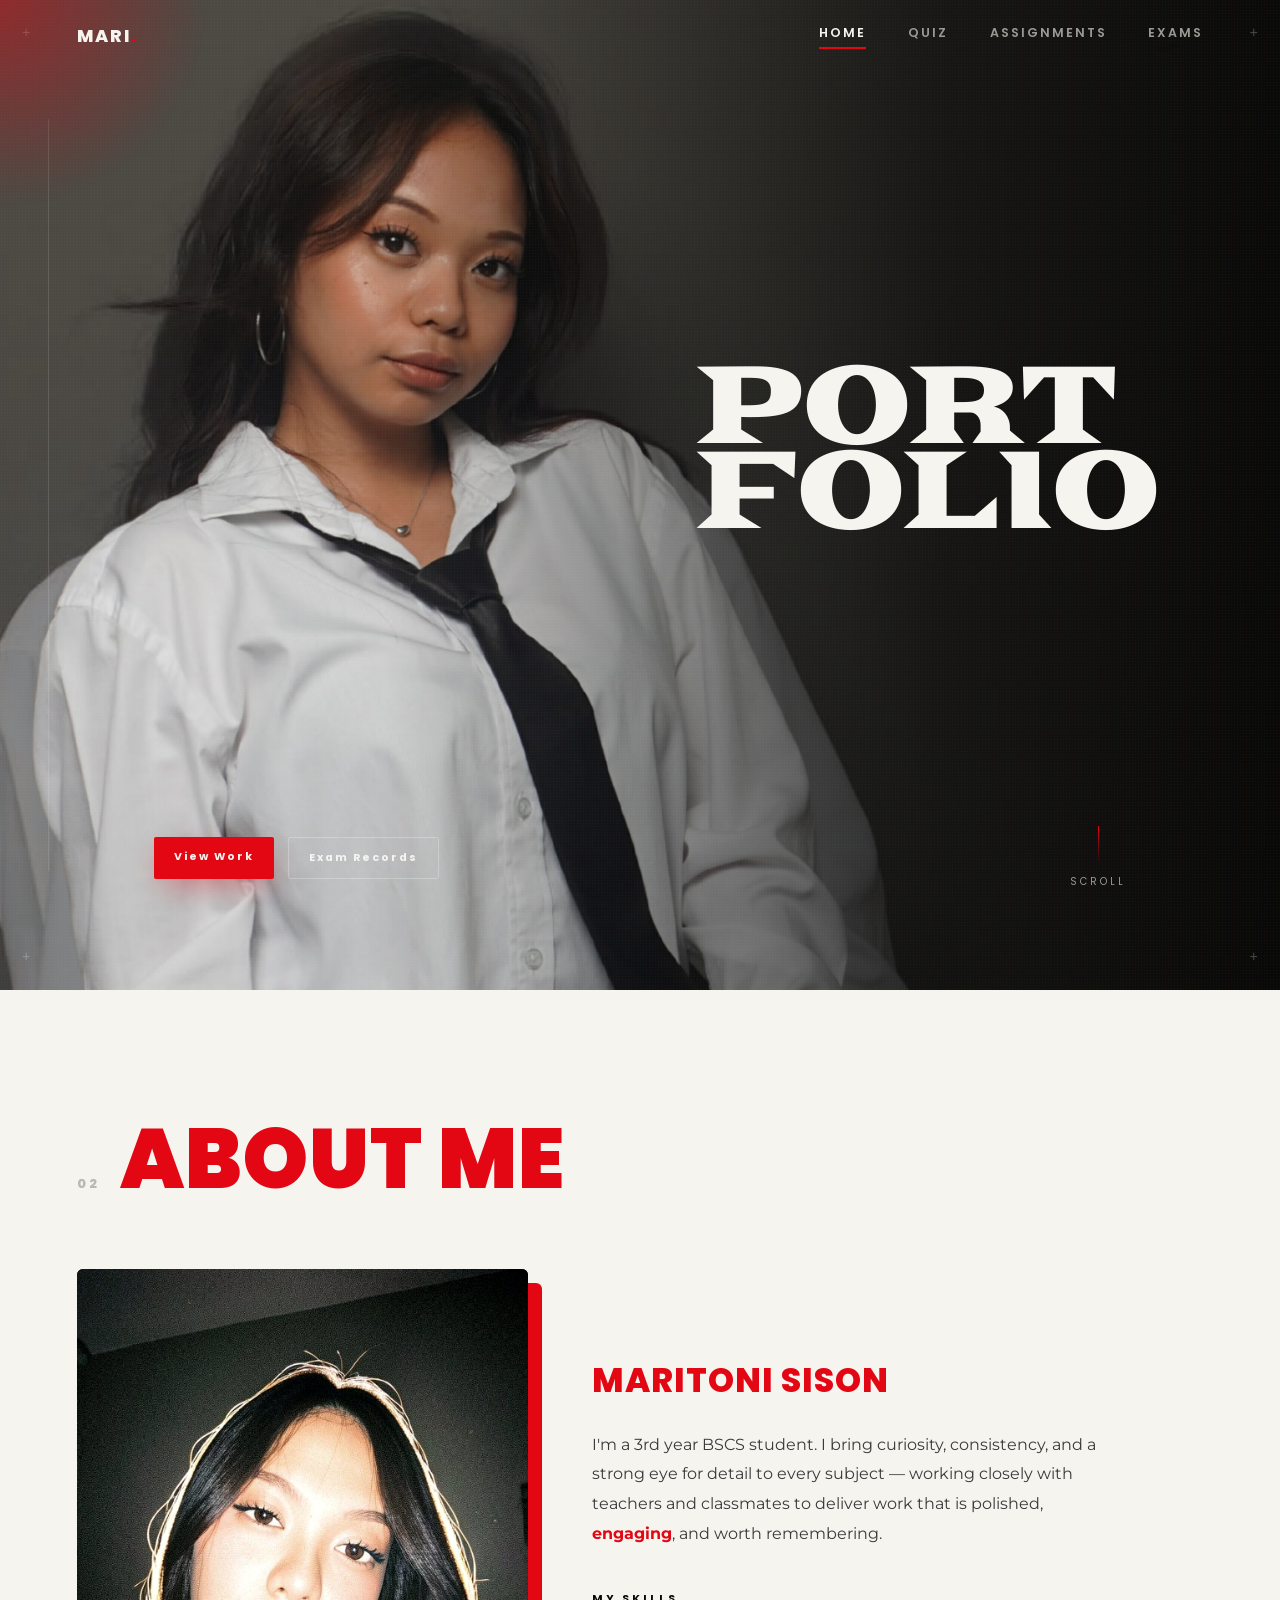
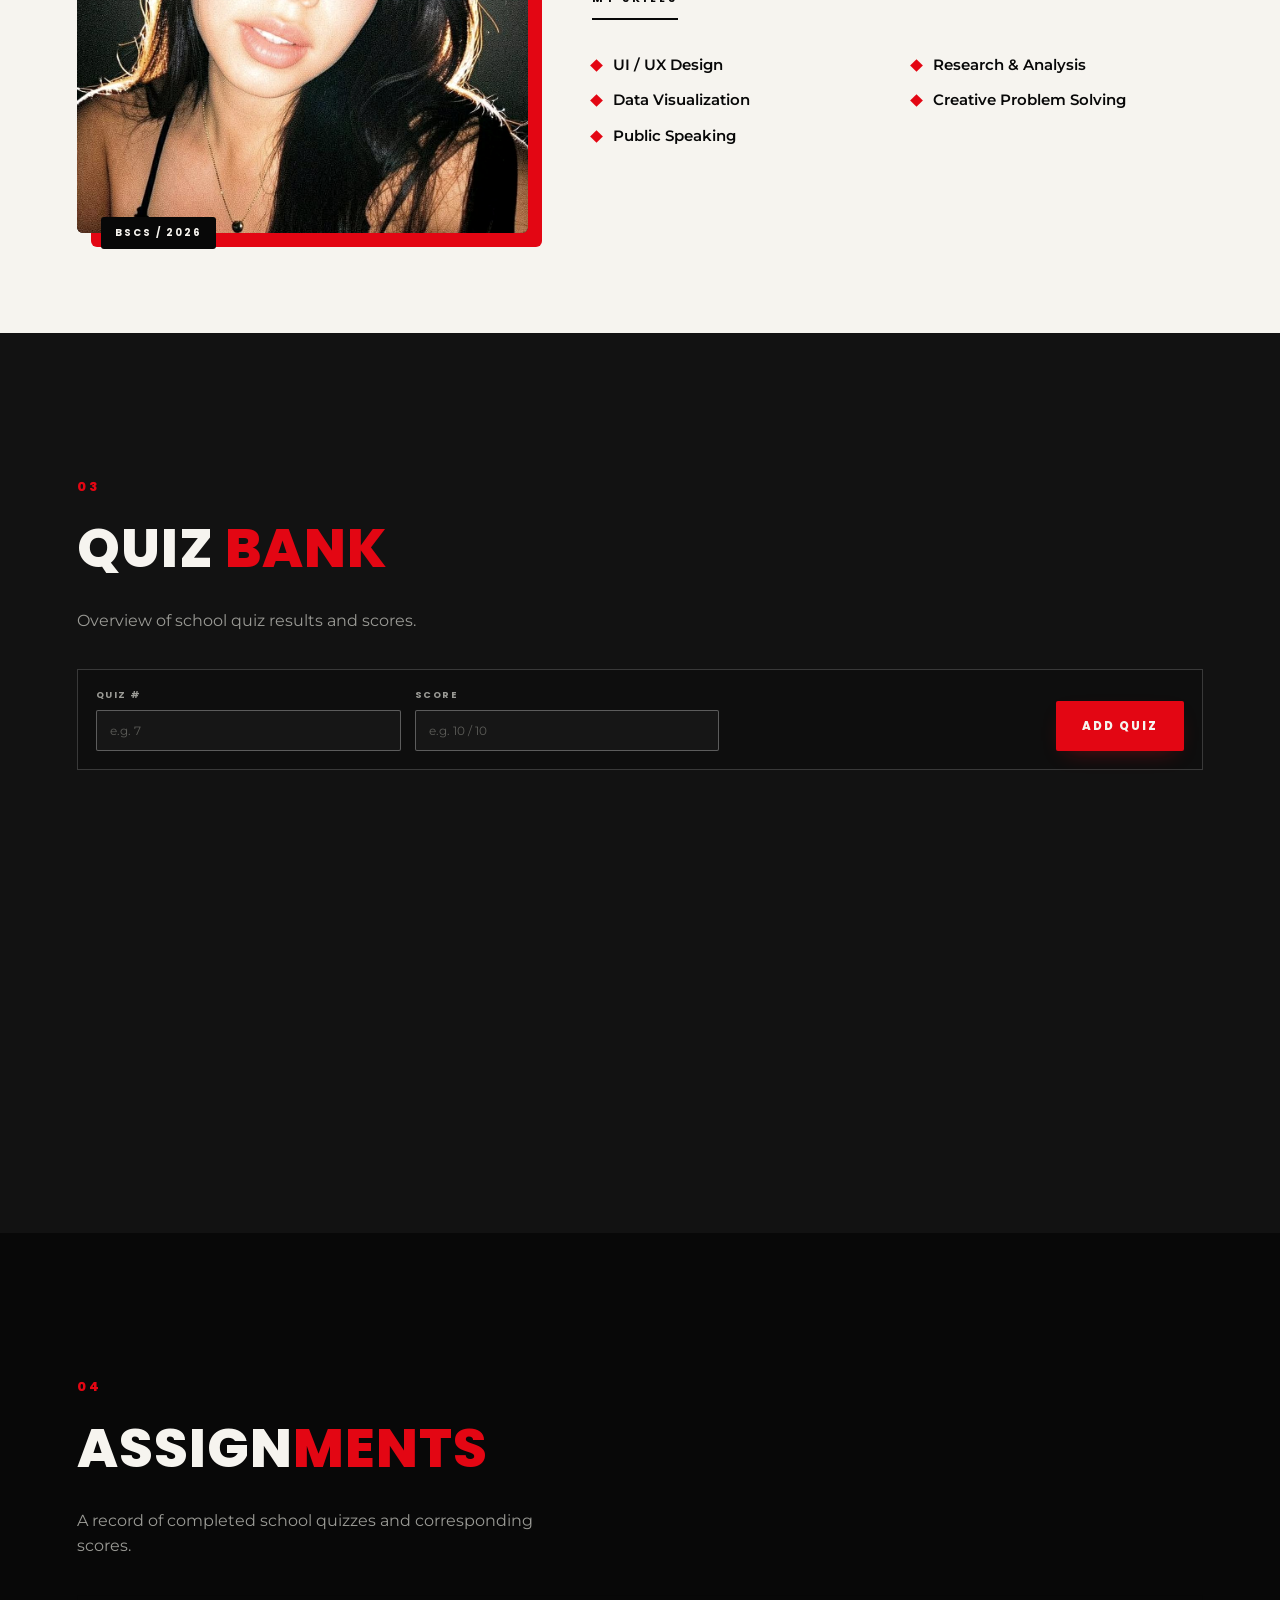
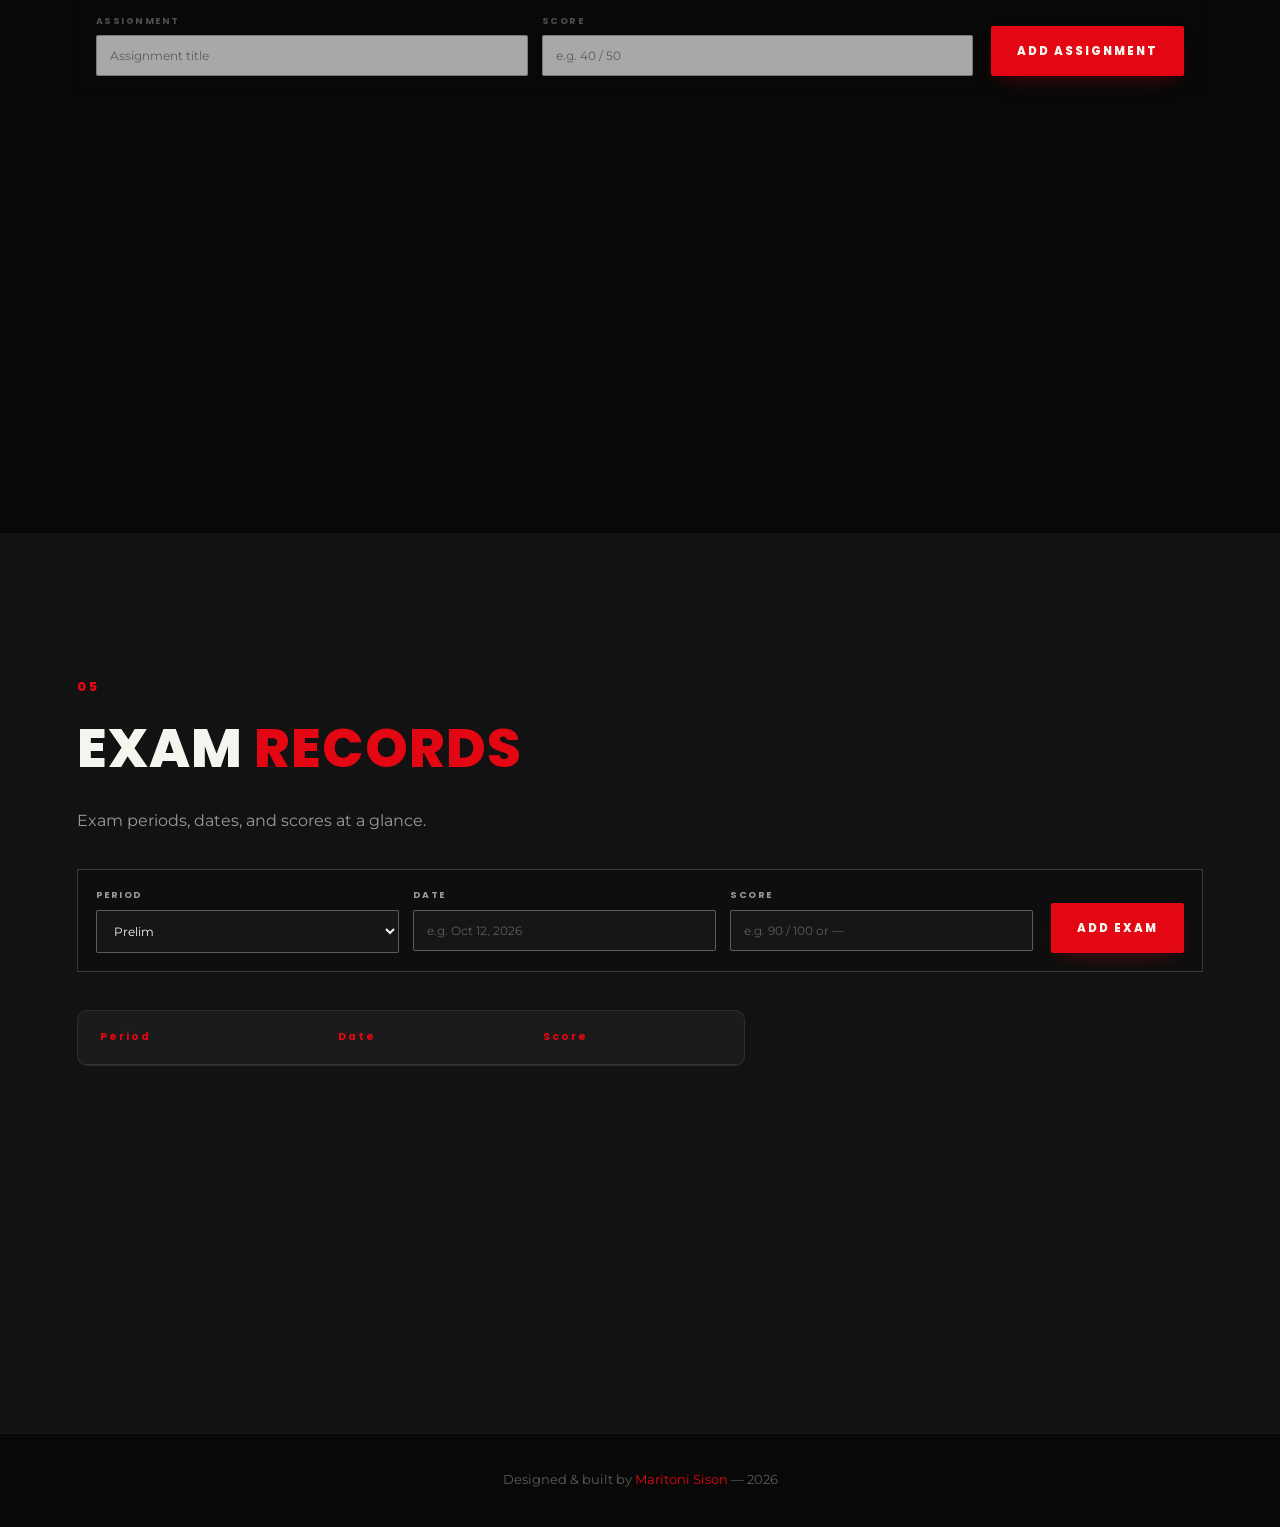
==== index.html @ aec4839b "Initial commit" ====
<!DOCTYPE html>
<html lang="en">
<head>
<meta charset="UTF-8">
<meta name="viewport" content="width=device-width, initial-scale=1.0">
<title>Portfolio — Student Showcase</title>
<link rel="preconnect" href="https://fonts.googleapis.com">
<link rel="preconnect" href="https://fonts.gstatic.com" crossorigin>
<link href="https://fonts.googleapis.com/css2?family=Goblin+One&display=swap" rel="stylesheet">
<link href="https://fonts.googleapis.com/css2?family=Monoton&display=swap" rel="stylesheet">
<link href="https://fonts.googleapis.com/css2?family=Archivo+Black&family=Great+Vibes&family=Montserrat:wght@300;400;500;600;700;800&family=Poppins:wght@300;400;600;700;800;900&display=swap" rel="stylesheet">
<link rel="stylesheet" href="styles.css">
</head>
<body>

<!-- ===== CUSTOM CURSOR GLOW ===== -->
<div class="cursor-glow" id="cursorGlow"></div>

<!-- ===== NAVIGATION ===== -->
<header class="navbar" id="navbar">
  <div class="nav-inner">
    <a href="#home" class="nav-logo">MARI<span class="dot">.</span></a>

    <nav class="nav-links" id="navLinks">
      <a href="#home" class="nav-link active" data-section="home">HOME</a>
      <a href="#quiz" class="nav-link" data-section="quiz">QUIZ</a>
      <a href="#assignments" class="nav-link" data-section="assignments">ASSIGNMENTS</a>
      <a href="#exams" class="nav-link" data-section="exams">EXAMS</a>
    </nav>

    <button class="nav-toggle" id="navToggle" aria-label="Toggle menu">
      <span></span><span></span><span></span>
    </button>
  </div>
</header>

<!-- ===== HOME ===== -->
<section id="home" class="section hero">
  <div class="hero-noise" aria-hidden="true"></div>

  <div class="frame-marks" aria-hidden="true">
    <span class="frame-vline"></span>
    <span class="mark mark-tl">+</span>
    <span class="mark mark-tr">+</span>
    <span class="mark mark-bl">+</span>
    <span class="mark mark-br">+</span>
  </div>

  <div class="hero-stage">
    <div class="hero-copy">
      <h1 class="hero-mega reveal" aria-label="Portfolio">PORT<br>FOLIO</h1>
    </div>
  </div>

  <div class="hero-foot reveal">
    <div class="hero-mini-actions">
      <a href="#assignments" class="btn btn-primary btn-sm">View Work</a>
      <a href="#exams" class="btn btn-ghost btn-sm">Exam Records</a>
    </div>
    <a href="#about" class="scroll-cue" aria-label="Scroll down">
      <span class="scroll-cue-line"></span> SCROLL
    </a>
  </div>
</section>

<!-- ===== ABOUT ME ===== -->
<section id="about" class="section about-section">
  <div class="about-heading reveal">
    <span class="section-num about-num">02</span>
    <h2 class="about-title">ABOUT ME</h2>
  </div>
  <div class="about-body">
    <div class="about-photo reveal">
      <div class="about-photo-frame">
        <img src="image 2.jpg" alt="Portrait of Maritoni Sison">
      </div>
      <span class="about-photo-tag">BSCS / 2026</span>
    </div>
    <div class="about-content reveal">
      <p class="about-name">Maritoni Sison</p>
      <p class="about-desc">I'm a 3rd year BSCS student. I bring curiosity, consistency, and a strong eye for detail to every subject — working closely with teachers and classmates to deliver work that is polished, <span class="accent-word">engaging</span>, and worth remembering.</p>
      <div class="about-skills">
        <p class="about-skills-label">MY SKILLS</p>
        <ul class="skills-list">
          <li><span class="skill-mark"></span>UI / UX Design</li>
          <li><span class="skill-mark"></span>Research &amp; Analysis</li>
          <li><span class="skill-mark"></span>Data Visualization</li>
          <li><span class="skill-mark"></span>Creative Problem Solving</li>
          <li><span class="skill-mark"></span>Public Speaking</li>
        </ul>
      </div>
    </div>
  </div>
</section>

<!-- ===== QUIZ ===== -->
<section id="quiz" class="section quiz-section">
  <div class="section-head reveal">
    <span class="section-num">03</span>
    <h2>QUIZ <span class="text-accent">BANK</span></h2>
    <p>Overview of school quiz results and scores.</p>
  </div>

  <form class="entry-form reveal" id="quizForm">
    <div class="form-fields">
      <label>QUIZ # <input name="tag" type="number" min="1" placeholder="e.g. 7" required></label>
      <label>Score <input name="score" placeholder="e.g. 10 / 10" required maxlength="18"></label>
    </div>
    <button class="button button-red" type="submit">ADD QUIZ</button>
  </form>

  <div class="quiz-grid" id="quizGrid">
    <!-- cards injected by JS -->
  </div>
</section>

<!-- ===== ASSIGNMENTS ===== -->
<section id="assignments" class="section assignments-section">
  <div class="section-head reveal">
    <span class="section-num">04</span>
    <h2>ASSIGN<span class="text-accent">MENTS</span></h2>
    <p>A record of completed school quizzes and corresponding scores.</p>
  </div>

  <form class="entry-form entry-form-light reveal" id="assignmentForm">
    <div class="form-fields">
      <label>Assignment <input name="title" placeholder="Assignment title" required maxlength="70"></label>
      <label>Score <input name="score" placeholder="e.g. 40 / 50" required maxlength="18"></label>
    </div>
    <button class="button button-red" type="submit">ADD ASSIGNMENT</button>
  </form>

  <div class="assignments-grid" id="assignmentsGrid">
    <!-- cards injected by JS -->
  </div>
</section>

<!-- ===== EXAMS ===== -->
<section id="exams" class="section exams-section">
  <div class="section-head reveal">
    <span class="section-num">05</span>
    <h2>EXAM <span class="text-accent">RECORDS</span></h2>
    <p>Exam periods, dates, and scores at a glance.</p>
  </div>

  <form class="entry-form reveal" id="examForm">
    <div class="form-fields">
      <label>Period <select name="period"><option>Prelim</option><option>Midterm</option><option>Finals</option></select></label>
      <label>Date <input name="date" placeholder="e.g. Oct 12, 2026" required maxlength="24"></label>
      <label>Score <input name="score" placeholder="e.g. 90 / 100 or —" required maxlength="18"></label>
    </div>
    <button class="button button-red" type="submit">ADD EXAM</button>
  </form>

  <div class="exams-layout">
    <div class="exams-table-wrap reveal">
      <table class="exams-table" id="examsTable">
        <thead>
          <tr>
            <th>Period</th>
            <th>Date</th>
            <th>Score</th>
          </tr>
        </thead>
        <tbody><!-- injected by JS --></tbody>
      </table>
    </div>

  </div>
</section>

<!-- ===== FOOTER ===== -->
<footer class="footer">
  <p>Designed &amp; built by <span class="text-accent">Maritoni Sison</span> — 2026</p>
</footer>

<script src="script.js"></script>
</body>
</html>
---- styles.css ----
/* =========================================================
   TOKENS
========================================================= */
:root{
  --black:#080808;
  --black-2:#121212;
  --black-3:#1b1b1b;
  --red:#e30613;
  --red-deep:#8c0009;
  --red-glow: rgba(227,6,19,.45);
  --white:#f6f4ef;
  --grey:#9a9a95;
  --grey-dim:#5c5c58;

  --font-display:'Poppins', sans-serif;
  --font-body:'Montserrat', sans-serif;
  --font-script:'Great Vibes', cursive;

  --ease: cubic-bezier(.16,.84,.44,1);
}

*{ margin:0; padding:0; box-sizing:border-box; }

html{ scroll-behavior:smooth; }

body{
  background:var(--black);
  color:var(--white);
  font-family:var(--font-body);
  overflow-x:hidden;
  line-height:1.6;
}

::selection{ background:var(--red); color:var(--white); }

a{ text-decoration:none; color:inherit; }
ul{ list-style:none; }

.text-accent{ color:var(--red); }

@media (prefers-reduced-motion: reduce){
  *{ animation-duration:.001ms !important; animation-iteration-count:1 !important; transition-duration:.001ms !important; scroll-behavior:auto !important; }
}

/* =========================================================
   CURSOR GLOW (signature ambient element)
========================================================= */
.cursor-glow{
  position:fixed;
  top:0; left:0;
  width:420px; height:420px;
  border-radius:50%;
  background:radial-gradient(circle, var(--red-glow) 0%, transparent 70%);
  pointer-events:none;
  z-index:2;
  transform:translate(-50%,-50%);
  opacity:0;
  transition:opacity .4s var(--ease);
  will-change:transform;
}
@media (hover:hover){
  .cursor-glow{ opacity:1; }
}

/* =========================================================
   NAVBAR
========================================================= */
.navbar{
  position:fixed;
  top:0; left:0; right:0;
  z-index:100;
  padding:22px 6vw;
  display:flex;
  transition:background .35s var(--ease), padding .35s var(--ease), border-color .35s var(--ease);
  border-bottom:1px solid transparent;
}
.navbar.scrolled{
  background:rgba(8,8,8,.85);
  backdrop-filter:blur(10px);
  padding:14px 6vw;
  border-bottom:1px solid rgba(255,255,255,.08);
}
.nav-inner{
  width:100%;
  display:flex;
  align-items:center;
  justify-content:space-between;
}
.nav-logo{
  font-family:var(--font-display);
  font-weight:800;
  letter-spacing:2px;
  font-size:1.1rem;
}
.nav-logo .dot{ color:var(--red); }

.nav-links{
  display:flex;
  gap:2.6rem;
}
.nav-link{
  font-family:var(--font-display);
  font-size:.78rem;
  font-weight:600;
  letter-spacing:2px;
  color:var(--grey);
  position:relative;
  padding-bottom:6px;
  transition:color .3s var(--ease);
}
.nav-link span{
  font-size:.62rem;
  color:var(--white);
  margin-right:6px;
  font-weight:700;
}
.nav-link::after{
  content:'';
  position:absolute;
  left:0; bottom:0;
  height:2px; width:0;
  background:var(--red);
  transition:width .35s var(--ease);
}
.nav-link:hover, .nav-link.active{ color:var(--white); }
.nav-link:hover::after, .nav-link.active::after{ width:100%; }

.nav-toggle{
  display:none;
  flex-direction:column;
  gap:5px;
  background:none;
  border:none;
  cursor:pointer;
  z-index:110;
}
.nav-toggle span{
  width:26px; height:2px;
  background:var(--white);
  transition:transform .3s var(--ease), opacity .3s var(--ease), background .3s var(--ease);
}
.nav-toggle.open span:nth-child(1){ transform:translateY(7px) rotate(45deg); background:var(--red); }
.nav-toggle.open span:nth-child(2){ opacity:0; }
.nav-toggle.open span:nth-child(3){ transform:translateY(-7px) rotate(-45deg); background:var(--red); }

/* =========================================================
   SECTION SHELL
========================================================= */
.section{
  position:relative;
  padding:140px 6vw 100px;
  min-height:100vh;
}
.section-head{
  max-width:640px;
  margin-bottom:64px;
}
.section-num{
  font-family:var(--font-display);
  color:var(--red);
  font-weight:800;
  font-size:.8rem;
  letter-spacing:3px;
}
.section-head h2{
  font-family:var(--font-display);
  font-size:clamp(2.2rem, 5vw, 3.4rem);
  font-weight:800;
  letter-spacing:1px;
  margin:.4rem 0 1rem;
}
.section-head p{
  color:var(--grey);
  font-size:.98rem;
  max-width:460px;
}

/* =========================================================
   HERO / HOME
========================================================= */
.hero{
  min-height:100vh;
  display:flex;
  flex-direction:column;
  justify-content:center;
  padding-top:110px;
  isolation:isolate;
  background:#000 url('final.png') center center / cover no-repeat;
  overflow:hidden;
}

.hero::before{
  content:'';
  position:absolute;
  inset:0;
  z-index:-1;
  background:linear-gradient(90deg, rgba(0,0,0,.04) 30%, rgba(0,0,0,.7) 74%, rgba(0,0,0,.86));
  pointer-events:none;
}

.hero-noise{
  position:absolute; inset:0;
  background-image:radial-gradient(rgba(255,255,255,.035) 1px, transparent 1px);
  background-size:3px 3px;
  z-index:0;
  pointer-events:none;
}

/* ---- print-frame corner marks (reference detail) ---- */
.frame-marks{
  position:absolute;
  inset:0;
  z-index:4;
  pointer-events:none;
}
.frame-vline{
  position:absolute;
  left:clamp(20px, 4vw, 48px);
  top:12%;
  bottom:12%;
  width:1px;
  background:rgba(255,255,255,.12);
}
.mark{
  position:absolute;
  font-family:monospace;
  font-size:14px;
  line-height:1;
  color:rgba(255,255,255,.25);
}
.mark-tl{ top:26px; left:22px; }
.mark-tr{ top:26px; right:22px; }
.mark-bl{ bottom:26px; left:22px; }
.mark-br{ bottom:26px; right:22px; }

/* ---- stage: wordmark + portrait + signature ---- */
.hero-stage{
  position:relative;
  z-index:1;
  width:100%;
  min-height:clamp(520px, 76vh, 740px);
  padding:0 8vw;
  display:flex;
  justify-content:flex-end;
  align-items:center;
}

.hero-copy{
  position:relative;
  z-index:3;
  width:min(44%, 560px);
  display:flex;
  flex-direction:column;
  align-items:flex-start;
  padding:clamp(1.5rem, 3vw, 3rem) 0;
}

.hero-mega{
  font-family:'Goblin One', serif;
  font-weight:400;
  font-style:normal;
  font-size:clamp(4.4rem, 8.5vw, 8.6rem);
  line-height:.78;
  letter-spacing:-.035em;
  color:var(--white);
  text-align:left;
  text-transform:uppercase;
  position:relative;
  z-index:1;
  white-space:normal;
}

.hero-signature{
  position:relative;
  z-index:3;
  width:min(390px, 100%);
  margin-top:clamp(1.7rem, 3vw, 3rem);
  text-align:left;
}
.hero-kicker{
  color:var(--red);
  font-family:var(--font-display);
  font-size:.68rem;
  font-weight:700;
  letter-spacing:4px;
  margin-bottom:10px;
}
.hero-script{
  font-family:Georgia, 'Times New Roman', serif;
  color:var(--white);
  font-size:clamp(1.7rem, 3vw, 2.7rem);
  font-style:italic;
  letter-spacing:.02em;
  line-height:1;
  text-shadow:0 2px 20px rgba(0,0,0,.5);
}
.hero-blurb{
  margin-top:14px;
  color:rgba(255,255,255,.78);
  font-weight:300;
  font-size:clamp(.68rem, 1.1vw, .78rem);
  line-height:1.75;
  letter-spacing:.2px;
}
.accent-word{ color:var(--red); font-weight:700; }

/* ---- footer row: mini actions + scroll cue ---- */
.hero-foot{
  position:relative;
  z-index:3;
  width:100%;
  margin-top:clamp(1rem, 3vw, 2rem);
  padding:0 6vw;
  display:flex;
  align-items:center;
  justify-content:space-between;
}
.hero-mini-actions{
  display:flex;
  gap:14px;
}
.btn{
  font-family:var(--font-display);
  font-size:.78rem;
  font-weight:700;
  letter-spacing:2px;
  padding:15px 30px;
  border-radius:2px;
  transition:all .35s var(--ease);
  display:inline-block;
}
.btn-sm{ padding:11px 20px; font-size:.68rem; }
.btn-primary{
  background:var(--red);
  color:var(--white);
  box-shadow:0 10px 30px -8px var(--red-glow);
}
.btn-primary:hover{ background:var(--white); color:var(--black); transform:translateY(-3px); }
.btn-ghost{
  border:1px solid rgba(255,255,255,.25);
  color:var(--white);
}
.btn-ghost:hover{ border-color:var(--red); color:var(--red); transform:translateY(-3px); }

.scroll-cue{
  display:flex;
  flex-direction:column;
  align-items:center;
  gap:10px;
  font-family:var(--font-display);
  font-size:.62rem;
  letter-spacing:3px;
  color:var(--grey);
}
.scroll-cue-line{
  width:1px; height:38px;
  background:linear-gradient(var(--red), transparent);
  animation:cue 1.8s ease-in-out infinite;
}
@keyframes cue{
  0%{ transform:scaleY(0); transform-origin:top; }
  50%{ transform:scaleY(1); transform-origin:top; }
  50.01%{ transform-origin:bottom; }
  100%{ transform:scaleY(0); transform-origin:bottom; }
}

/* =========================================================
   REVEAL ON SCROLL
========================================================= */
.reveal{
  opacity:0;
  transform:translateY(28px);
  transition:opacity .8s var(--ease), transform .8s var(--ease);
}
.reveal.in-view{ opacity:1; transform:translateY(0); }

/* =========================================================
   ABOUT ME SECTION
========================================================= */
.about-section{
  background:var(--white);
  color:var(--black);
  padding-top:130px;
}

.about-heading{
  display:flex;
  align-items:baseline;
  gap:20px;
  margin-bottom:70px;
}
.about-num{
  color:rgba(8,8,8,.25);
}
.about-title{
  font-family:var(--font-display);
  font-weight:900;
  font-size:clamp(2.6rem, 7vw, 5.2rem);
  letter-spacing:1px;
  color:var(--red);
  line-height:.95;
}

.about-body{
  display:grid;
  grid-template-columns:.85fr 1.15fr;
  gap:64px;
  align-items:center;
}

.about-photo{
  position:relative;
  width:100%;
}
.about-photo-frame{
  position:relative;
  width:100%;
  aspect-ratio:4 / 5;
  background:var(--black-2);
  border-radius:6px;
  overflow:hidden;
  box-shadow:14px 14px 0 var(--red);
  transition:transform .5s var(--ease), box-shadow .5s var(--ease);
}
.about-photo-frame img{
  width:100%; height:100%;
  object-fit:cover;
  display:block;
  filter:grayscale(15%) contrast(1.05);
  transition:filter .5s var(--ease), transform .6s var(--ease);
}
.about-photo:hover .about-photo-frame{
  transform:translate(-6px,-6px);
  box-shadow:20px 20px 0 var(--red);
}
.about-photo:hover .about-photo-frame img{
  filter:grayscale(0%) contrast(1);
  transform:scale(1.04);
}
.about-photo-tag{
  position:absolute;
  bottom:-16px; left:24px;
  background:var(--black);
  color:var(--white);
  font-family:var(--font-display);
  font-size:.62rem;
  font-weight:700;
  letter-spacing:2px;
  padding:8px 14px;
  border-radius:3px;
}

.about-name{
  font-family:var(--font-display);
  font-weight:800;
  font-size:clamp(1.5rem, 3vw, 2.1rem);
  letter-spacing:1px;
  text-transform:uppercase;
  color:var(--red);
  margin-bottom:22px;
}

.about-desc{
  font-family:var(--font-body);
  font-weight:400;
  font-size:1rem;
  line-height:1.85;
  color:#3a3a3a;
  max-width:520px;
  margin-bottom:36px;
}

.about-skills-label{
  font-family:var(--font-display);
  font-size:.68rem;
  font-weight:700;
  letter-spacing:3px;
  color:var(--black);
  margin-bottom:16px;
  padding-bottom:10px;
  border-bottom:2px solid var(--black);
  display:inline-block;
}

.skills-list{
  display:grid;
  grid-template-columns:repeat(2, minmax(0,1fr));
  gap:12px 28px;
  margin-top:18px;
}
.skills-list li{
  display:flex;
  align-items:center;
  gap:12px;
  font-family:var(--font-body);
  font-weight:600;
  font-size:.92rem;
  color:var(--black);
  transition:transform .3s var(--ease), color .3s var(--ease);
}
.skills-list li:hover{
  transform:translateX(6px);
  color:var(--red);
}
.skill-mark{
  width:9px; height:9px;
  background:var(--red);
  flex:none;
  transform:rotate(45deg);
}

/* =========================================================
   PROJECTS SECTION
========================================================= */
.projects-section{ background:var(--black-2); }
.projects-grid{ display:grid; grid-template-columns:repeat(3,1fr); gap:24px; }
.project-card{ background:var(--black-3); border:1px solid rgba(255,255,255,.1); min-height:310px; padding:28px; position:relative; transition:transform .4s var(--ease), border-color .4s var(--ease); }
.project-card:hover{ border-color:var(--red); transform:translateY(-8px); }
.project-card-red{ background:var(--red); border-color:var(--red); }
.project-number{ color:var(--red); font-family:var(--font-display); font-size:2.8rem; line-height:1; }
.project-card-red .project-number,.project-card-red .project-type{ color:var(--white); }
.project-type{ color:var(--red); font-family:var(--font-display); font-size:.62rem; font-weight:700; letter-spacing:2px; margin-top:36px; }
.project-card h3{ font-family:var(--font-display); font-size:1.3rem; margin:12px 0 14px; }
.project-card p:not(.project-type){ color:var(--grey); font-size:.84rem; line-height:1.8; }
.project-card-red p:not(.project-type){ color:rgba(255,255,255,.78); }
.project-line{ background:var(--red); bottom:28px; height:3px; left:28px; position:absolute; width:42px; }
.project-card-red .project-line{ background:var(--white); }

/* =========================================================
   QUIZ SECTION
========================================================= */
.quiz-section{ background:var(--black-2); }

.quiz-grid{
  display:grid;
  grid-template-columns:repeat(3, 1fr);
  gap:28px;
}

.quiz-card{
  perspective:1200px;
  height:230px;
}
.quiz-card-inner{
  position:relative;
  width:100%; height:100%;
  transition:transform .7s var(--ease);
  transform-style:preserve-3d;
  cursor:pointer;
}
.quiz-card.flipped .quiz-card-inner{ transform:rotateY(180deg); }

.quiz-face{
  position:absolute; inset:0;
  backface-visibility:hidden;
  border-radius:10px;
  padding:26px;
  display:flex;
  flex-direction:column;
  justify-content:space-between;
}
.quiz-front{
  background:var(--black-3);
  border:1px solid rgba(255,255,255,.08);
}
.quiz-front:hover{ border-color:var(--red); }
.quiz-back{
  background:linear-gradient(150deg, var(--red-deep), var(--red));
  transform:rotateY(180deg);
  color:var(--white);
}
.quiz-tag{
  font-family:var(--font-display);
  font-size:.65rem;
  letter-spacing:2px;
  color:var(--red);
  font-weight:700;
}
.quiz-back .quiz-tag{ color:rgba(255,255,255,.75); }
.quiz-q{
  font-family:var(--font-display);
  font-size:1.15rem;
  font-weight:600;
  line-height:1.35;
}
.quiz-hint{
  font-size:.75rem;
  color:var(--grey-dim);
  letter-spacing:1px;
}
.quiz-remove{
  align-self:flex-start;
  background:transparent;
  border:1px solid rgba(255,255,255,.22);
  color:var(--grey);
  cursor:pointer;
  font-family:var(--font-display);
  font-size:.6rem;
  font-weight:700;
  letter-spacing:1.5px;
  padding:8px 12px;
  transition:background .3s var(--ease), border-color .3s var(--ease), color .3s var(--ease);
}
.quiz-remove:hover{ background:var(--white); border-color:var(--white); color:var(--black); }
.quiz-back .quiz-remove{ border-color:rgba(255,255,255,.45); color:var(--white); }
.quiz-back .quiz-remove:hover{ background:var(--white); color:var(--red-deep); }
.quiz-back .quiz-hint{ color:rgba(255,255,255,.65); }
.quiz-a{
  font-size:.95rem;
  font-weight:500;
}

/* =========================================================
   ASSIGNMENTS SECTION
========================================================= */
.assignments-section{ background:var(--black); }

.assignments-grid{
  display:grid;
  grid-template-columns:repeat(3, 1fr);
  gap:26px;
}

.assign-card{
  position:relative;
  background:var(--black-3);
  border:1px solid rgba(255,255,255,.08);
  border-radius:10px;
  overflow:hidden;
  transition:transform .45s var(--ease), border-color .45s var(--ease);
}
.assign-card:hover{ transform:translateY(-8px); border-color:var(--red); }

.assign-thumb{
  height:150px;
  position:relative;
  display:flex;
  align-items:center;
  justify-content:center;
  font-family:var(--font-display);
  font-weight:800;
  font-size:2.2rem;
  color:rgba(255,255,255,.12);
  overflow:hidden;
}
.assign-thumb::after{
  content:attr(data-code);
}
.assign-overlay{
  position:absolute; inset:0;
  background:rgba(227,6,19,.9);
  display:flex;
  align-items:center;
  justify-content:center;
  opacity:0;
  transition:opacity .35s var(--ease);
  font-family:var(--font-display);
  font-size:.75rem;
  letter-spacing:2px;
  font-weight:700;
  color:var(--white);
}
.assign-card:hover .assign-overlay{ opacity:1; }

.assign-body{ padding:20px 22px 24px; }
.assign-subject{
  font-size:.65rem;
  letter-spacing:2px;
  color:var(--red);
  font-family:var(--font-display);
  font-weight:700;
  margin-bottom:8px;
}
.assign-title{
  font-family:var(--font-display);
  font-weight:600;
  font-size:1.05rem;
  margin-bottom:14px;
}
.progress-track{
  width:100%; height:5px;
  background:rgba(255,255,255,.08);
  border-radius:3px;
  overflow:hidden;
  margin-bottom:8px;
}
.progress-fill{
  height:100%;
  width:0%;
  background:linear-gradient(90deg, var(--red-deep), var(--red));
  border-radius:3px;
  transition:width 1.2s var(--ease);
}
.progress-label{
  font-size:.72rem;
  color:var(--grey);
  display:flex;
  justify-content:space-between;
}

/* =========================================================
   EXAMS SECTION
========================================================= */
.exams-section{ background:var(--black-2); }

.exams-layout{
  display:grid;
  grid-template-columns:1.6fr 1fr;
  gap:40px;
  align-items:start;
}

.exams-table-wrap{
  background:var(--black-3);
  border:1px solid rgba(255,255,255,.08);
  border-radius:10px;
  overflow:hidden;
}
.exams-table{
  width:100%;
  border-collapse:collapse;
}
.exams-table th{
  text-align:left;
  font-family:var(--font-display);
  font-size:.65rem;
  letter-spacing:2px;
  color:var(--red);
  padding:18px 22px;
  border-bottom:1px solid rgba(255,255,255,.1);
}
.exams-table td{
  padding:16px 22px;
  font-size:.88rem;
  color:var(--white);
  border-bottom:1px solid rgba(255,255,255,.05);
}
.exams-table tbody tr{ transition:background .3s var(--ease); }
.exams-table tbody tr:hover{ background:rgba(227,6,19,.06); }
.exams-table tbody tr:last-child td{ border-bottom:none; }

.status-pill{
  display:inline-block;
  padding:5px 12px;
  border-radius:20px;
  font-size:.68rem;
  font-weight:700;
  letter-spacing:.5px;
  font-family:var(--font-display);
}
.status-passed{ background:rgba(227,6,19,.15); color:var(--red); }
.status-upcoming{ background:rgba(255,255,255,.1); color:var(--grey); }
.status-review{ background:rgba(255,180,0,.12); color:#e3a600; }

.exams-materials h3{
  font-family:var(--font-display);
  font-size:1rem;
  letter-spacing:1px;
  margin-bottom:20px;
  padding-bottom:14px;
  border-bottom:1px solid rgba(255,255,255,.1);
}
.materials-list li{
  display:flex;
  align-items:center;
  gap:14px;
  padding:14px 0;
  border-bottom:1px solid rgba(255,255,255,.06);
  font-size:.88rem;
  transition:transform .3s var(--ease), color .3s var(--ease);
  cursor:default;
}
.materials-list li:hover{ transform:translateX(6px); color:var(--red); }
.materials-list li:last-child{ border-bottom:none; }
.material-icon{
  width:34px; height:34px;
  flex:none;
  border-radius:50%;
  background:rgba(227,6,19,.12);
  color:var(--red);
  display:flex;
  align-items:center;
  justify-content:center;
  font-family:var(--font-display);
  font-size:.7rem;
  font-weight:800;
}

/* =========================================================
  EDITABLE RECORD CONTROLS
========================================================= */
.entry-form{
  align-items:end;
  background:rgba(0,0,0,.22);
  border:1px solid rgba(255,255,255,.18);
  display:flex;
  gap:18px;
  justify-content:space-between;
  margin:-28px 0 38px;
  padding:18px;
}
.entry-form-light{ background:rgba(8,8,8,.04); border-color:rgba(8,8,8,.22); }
.form-fields{ display:grid; flex:1; gap:14px; grid-template-columns:repeat(3,minmax(0,1fr)); }
.entry-form-light .form-fields{ grid-template-columns:repeat(2,minmax(0,1fr)); }
.form-fields label{ color:var(--grey); display:flex; flex-direction:column; font-family:var(--font-display); font-size:.58rem; font-weight:700; gap:7px; letter-spacing:1.5px; text-transform:uppercase; }
.entry-form-light .form-fields label{ color:#4e4e4a; }
.form-fields input,.form-fields select{ background:rgba(255,255,255,.035); border:1px solid rgba(255,255,255,.3); border-radius:2px; color:var(--white); font-family:var(--font-body); font-size:.75rem; min-width:0; outline:none; padding:12px 13px; transition:border-color .25s var(--ease),background .25s var(--ease); }
.entry-form-light .form-fields input,.entry-form-light .form-fields select{ background:rgba(255,255,255,.65); border-color:rgba(8,8,8,.3); color:var(--black); }
.form-fields input:focus,.form-fields select:focus{ background:rgba(255,255,255,.08); border-color:var(--red); }
.entry-form-light .form-fields input:focus,.entry-form-light .form-fields select:focus{ background:#fff; }
.form-fields input::placeholder{ color:var(--grey-dim); }
.button-dark{ background:var(--black); color:var(--white); }
.button-dark:hover{ background:var(--red); color:var(--white); transform:translateY(-3px); }
.entry-form .button{
  background:var(--red);
  border:0;
  border-radius:2px;
  box-shadow:0 8px 22px -10px var(--red-glow);
  color:var(--white);
  cursor:pointer;
  font-family:var(--font-display);
  font-size:.72rem;
  font-weight:800;
  letter-spacing:2px;
  min-height:50px;
  padding:15px 26px;
  transition:background .3s var(--ease),color .3s var(--ease),transform .3s var(--ease);
  white-space:nowrap;
}
.entry-form .button:hover{ background:var(--white); color:var(--black); transform:translateY(-3px); }

/* =========================================================
  FOOTER
========================================================= */
.footer{
  text-align:center;
  padding:36px 6vw;
  font-size:.8rem;
  color:var(--grey-dim);
  border-top:1px solid rgba(255,255,255,.06);
  background:var(--black);
}

/* =========================================================
   RESPONSIVE
========================================================= */
@media (max-width: 980px){
  .quiz-grid, .assignments-grid{ grid-template-columns:repeat(2, 1fr); }
  .exams-layout{ grid-template-columns:1fr; }
  .about-body{ grid-template-columns:1fr; gap:56px; }
  .about-photo-frame{ max-width:360px; margin:0 auto; }
  .about-photo:hover .about-photo-frame{ transform:none; }

  .hero-signature{ width:min(300px, 100%); }
  .hero-blurb{ font-size:.7rem; }
}

@media (max-width: 720px){
  .nav-links{
    position:fixed;
    top:0; right:0;
    height:100vh;
    width:72vw;
    background:rgba(8,8,8,.98);
    backdrop-filter:blur(12px);
    flex-direction:column;
    justify-content:center;
    gap:2.2rem;
    padding:0 12vw;
    transform:translateX(100%);
    transition:transform .45s var(--ease);
    z-index:105;
    border-left:1px solid rgba(227,6,19,.2);
  }
  .nav-links.open{ transform:translateX(0); }
  .nav-toggle{ display:flex; }

  .quiz-grid, .assignments-grid{ grid-template-columns:1fr; }

  .section{ padding:110px 6vw 70px; }
  .cursor-glow{ display:none; }

  .hero-stage{
    min-height:0;
    padding:30px 8vw 0;
    display:flex;
    flex-direction:column;
    align-items:stretch;
    gap:0;
  }
  .hero-copy{ width:100%; align-items:center; text-align:center; }
  .hero-mega{ font-size:clamp(3.6rem, 16vw, 6.5rem); text-align:center; }
  .hero-signature{
    width:100%;
    text-align:center;
    margin-top:34px;
  }
  .hero-blurb{ margin-left:auto; margin-right:auto; max-width:340px; }
  .hero-foot{ flex-direction:column; gap:22px; margin-top:2.2rem; }
  .frame-vline{ display:none; }

  .about-section{ padding-top:100px; }
  .about-heading{ margin-bottom:44px; }
  .skills-list{ grid-template-columns:1fr; }
  .about-photo-tag{ left:14px; bottom:-14px; }
  .projects-grid{ grid-template-columns:1fr; }
  .entry-form{ align-items:stretch; flex-direction:column; margin-top:-18px; }
  .form-fields,.entry-form-light .form-fields{ grid-template-columns:1fr; }
  .entry-form .button{ align-self:flex-start; }
}
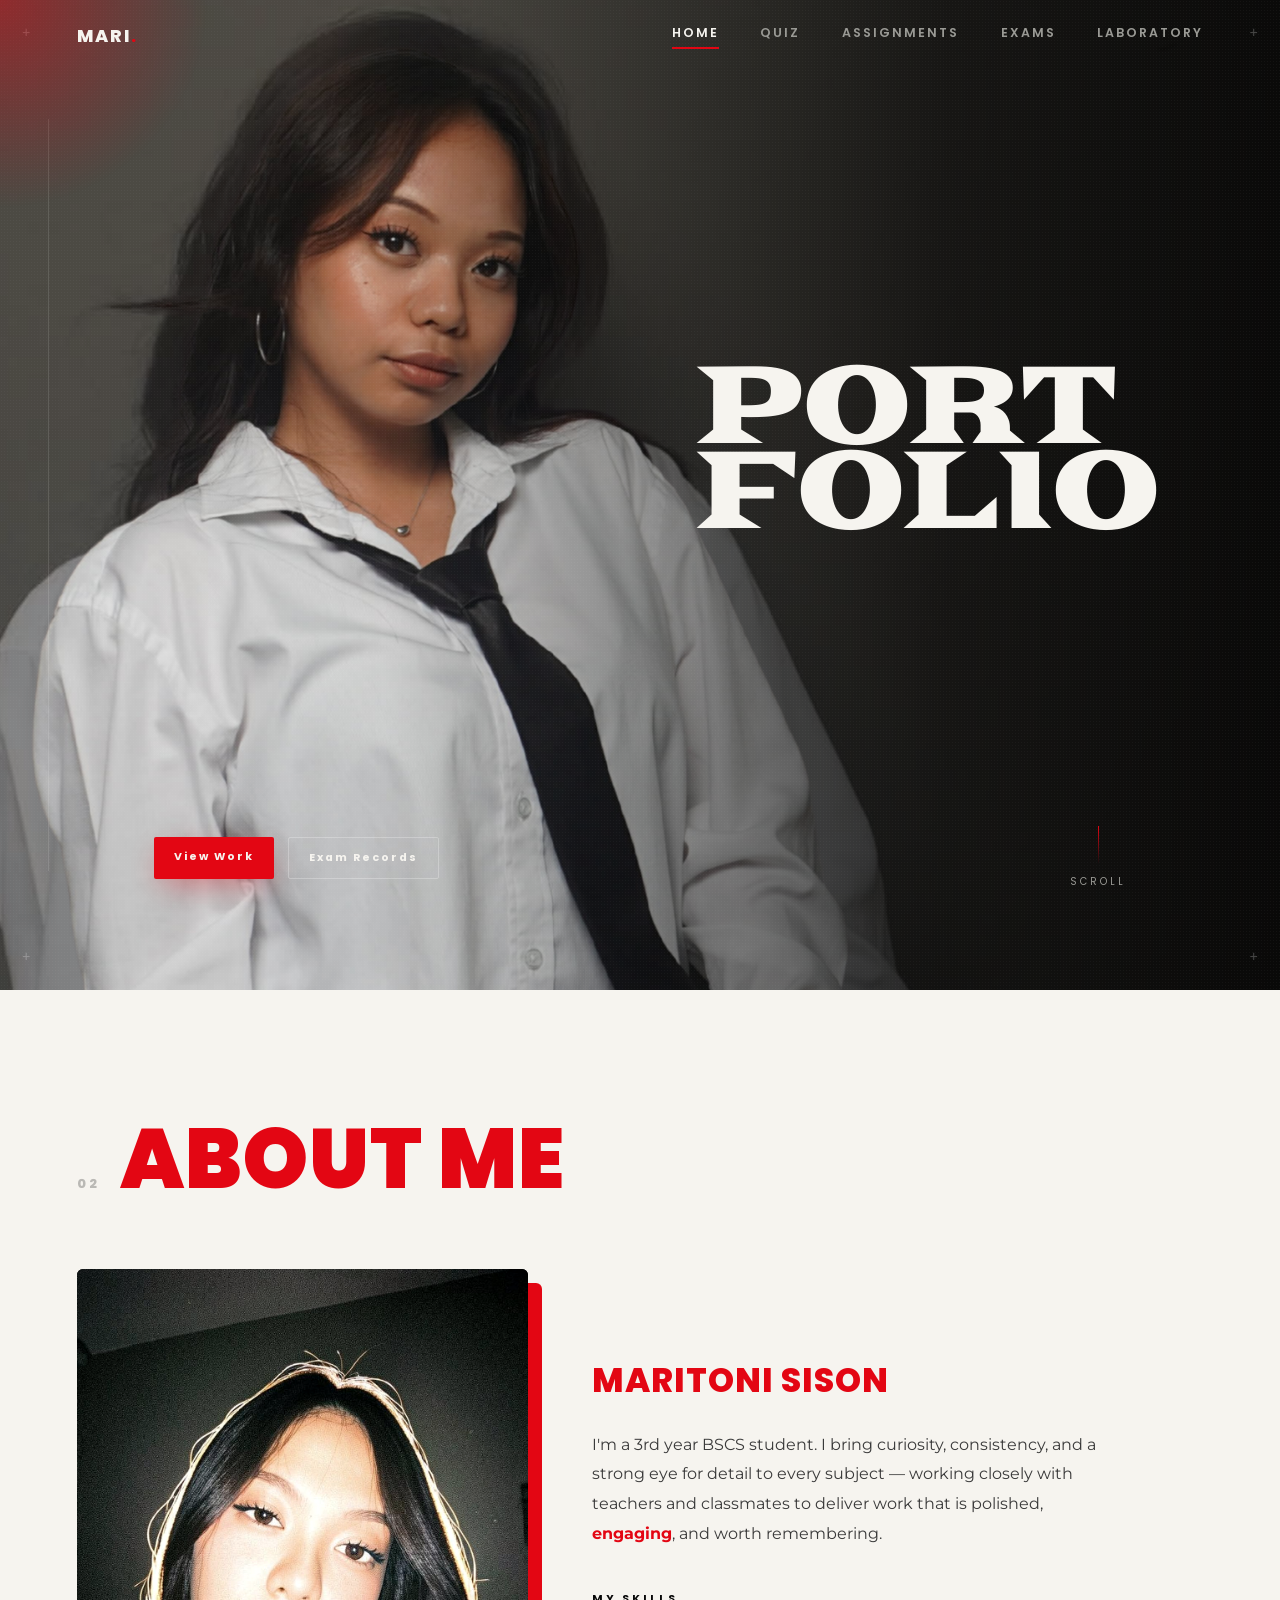
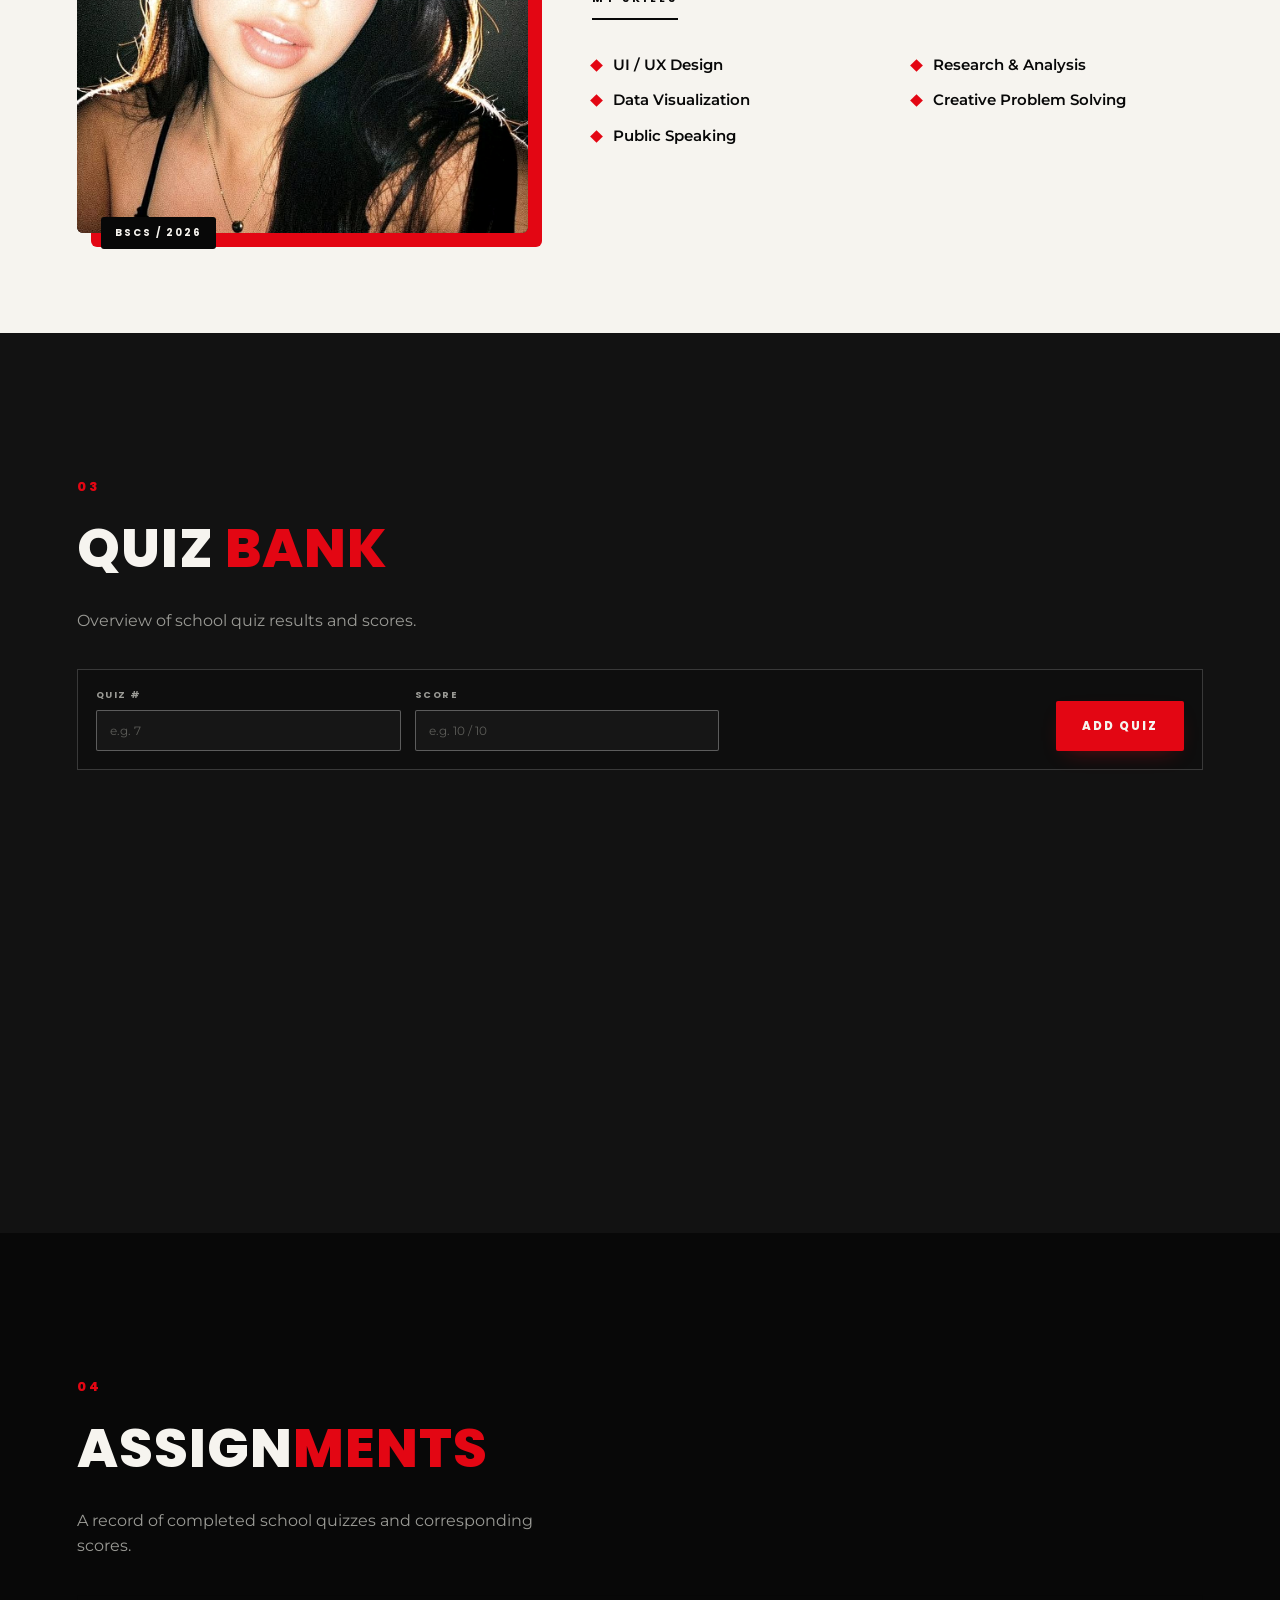
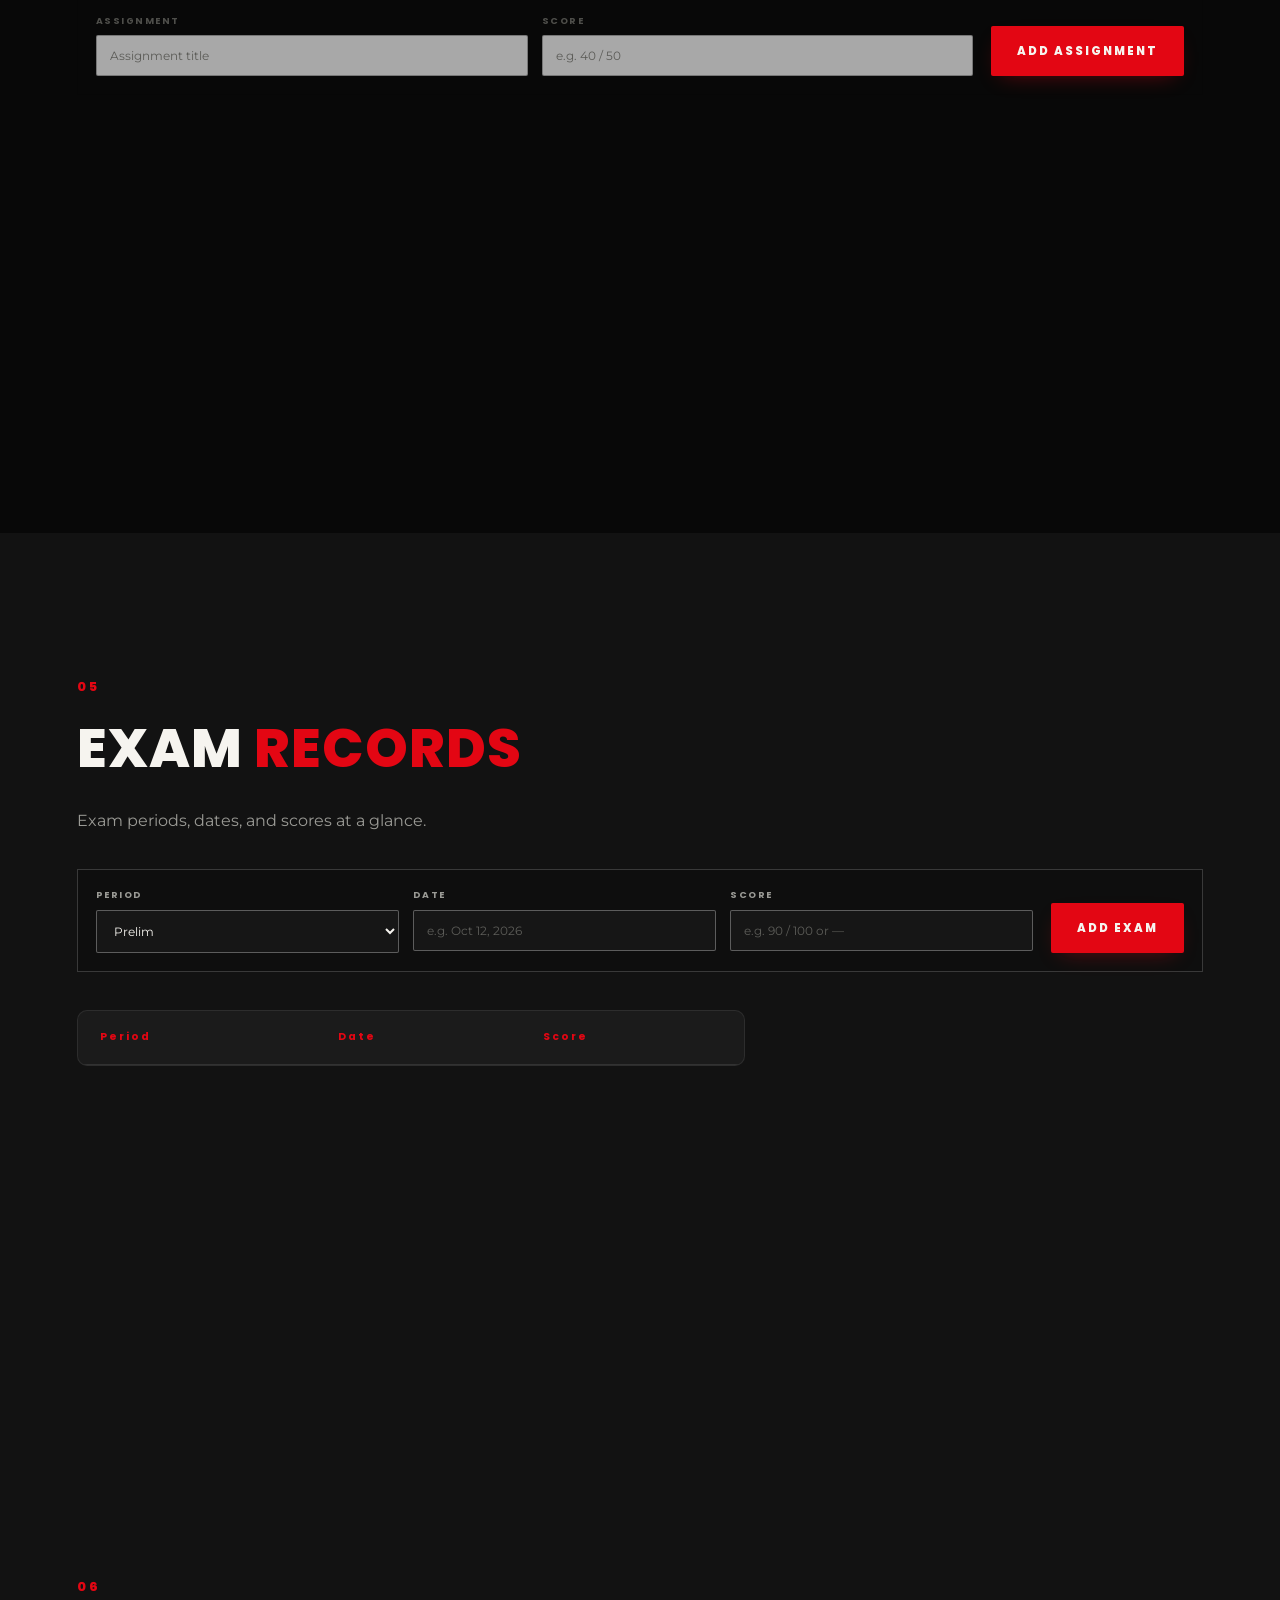
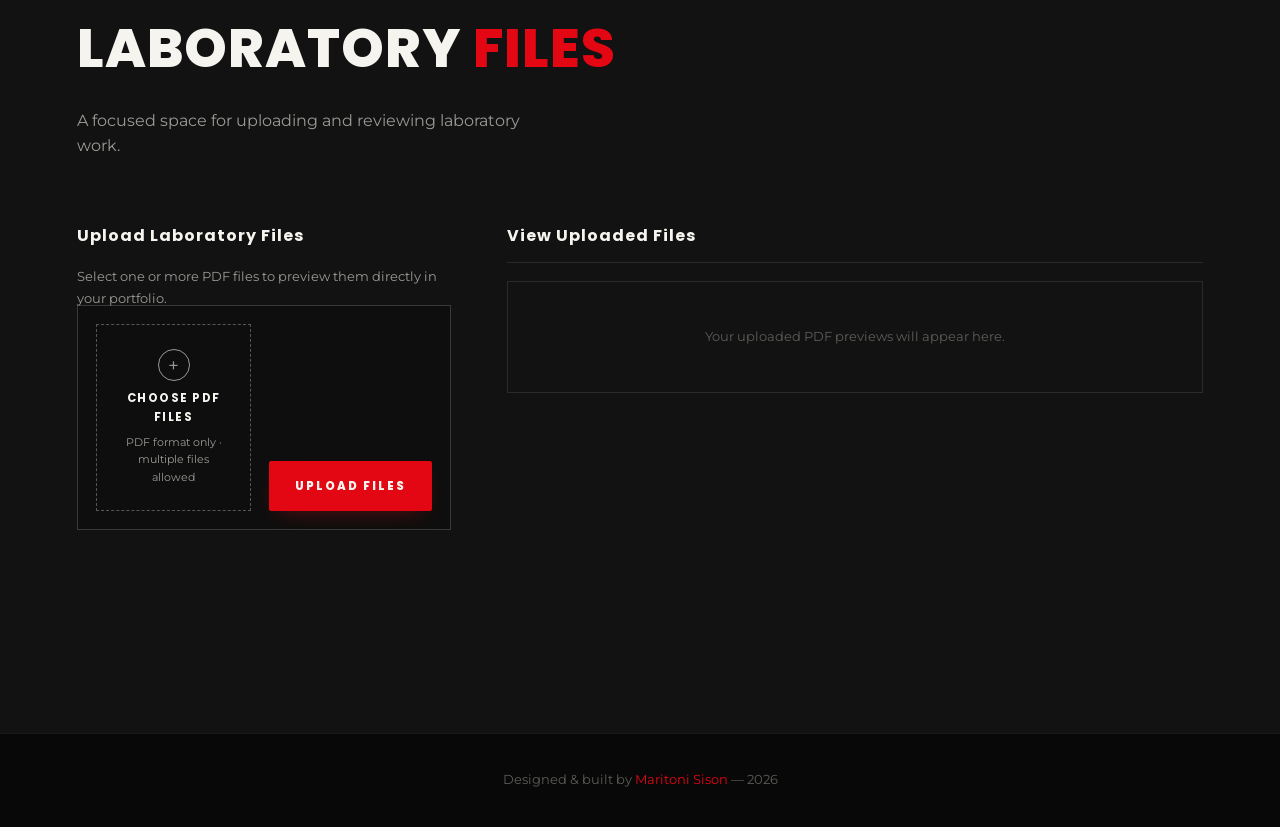
==== commit eb8368e0: "Added Laboratory page with PDF upload feature." ====
--- a/index.html
+++ b/index.html
@@ -26,6 +26,7 @@
       <a href="#quiz" class="nav-link" data-section="quiz">QUIZ</a>
       <a href="#assignments" class="nav-link" data-section="assignments">ASSIGNMENTS</a>
       <a href="#exams" class="nav-link" data-section="exams">EXAMS</a>
+      <a href="#laboratory" class="nav-link" data-section="laboratory">LABORATORY</a>
     </nav>
 
     <button class="nav-toggle" id="navToggle" aria-label="Toggle menu">
@@ -169,6 +170,37 @@
   </div>
 </section>
 
+<!-- ===== LABORATORY ===== -->
+<section id="laboratory" class="section laboratory-page">
+  <div class="section-head reveal">
+    <span class="section-num">06</span>
+    <h2>LABORATORY <span class="text-accent">FILES</span></h2>
+    <p>A focused space for uploading and reviewing laboratory work.</p>
+  </div>
+
+  <div class="laboratory-layout">
+    <div class="laboratory-upload reveal">
+      <h3>Upload Laboratory Files</h3>
+      <p>Select one or more PDF files to preview them directly in your portfolio.</p>
+      <form id="laboratoryForm" class="entry-form">
+        <label class="laboratory-picker" for="laboratoryFiles">
+          <span class="laboratory-picker-icon" aria-hidden="true">+</span>
+          <span class="laboratory-picker-title">CHOOSE PDF FILES</span>
+          <span class="laboratory-picker-note" id="laboratoryFileName">PDF format only · multiple files allowed</span>
+          <input id="laboratoryFiles" type="file" accept="application/pdf,.pdf" multiple required>
+        </label>
+        <button class="button" type="submit">UPLOAD FILES</button>
+      </form>
+    </div>
+
+    <div class="laboratory-viewer reveal">
+      <h2 class="laboratory-files-title">View Uploaded Files</h2>
+      <p class="laboratory-empty" id="laboratoryEmpty">Your uploaded PDF previews will appear here.</p>
+      <div id="laboratoryPreviews"></div>
+    </div>
+  </div>
+</section>
+
 <!-- ===== FOOTER ===== -->
 <footer class="footer">
   <p>Designed &amp; built by <span class="text-accent">Maritoni Sison</span> — 2026</p>
--- a/styles.css
+++ b/styles.css
@@ -830,6 +830,32 @@
 .entry-form .button:hover{ background:var(--white); color:var(--black); transform:translateY(-3px); }
 
 /* =========================================================
+  LABORATORY PAGE
+========================================================= */
+.laboratory-page{ background:var(--black-2); }
+.laboratory-layout{ display:grid; grid-template-columns:minmax(240px,.7fr) minmax(0,1.3fr); gap:56px; align-items:start; }
+.laboratory-upload{ position:sticky; top:110px; align-self:start; }
+.laboratory-upload h3,.laboratory-files-title{ font-family:var(--font-display); font-size:1rem; letter-spacing:1px; margin-bottom:18px; }
+.laboratory-upload p{ color:var(--grey); font-size:.84rem; margin-bottom:24px; }
+.laboratory-picker{ align-items:center; border:1px dashed rgba(255,255,255,.3); color:var(--grey); cursor:pointer; display:flex; flex-direction:column; gap:8px; justify-content:center; min-height:166px; padding:24px 20px; text-align:center; transition:background .3s var(--ease),border-color .3s var(--ease),color .3s var(--ease); }
+.laboratory-picker:hover,.laboratory-picker:focus-within{ background:rgba(227,6,19,.06); border-color:var(--red); color:var(--white); }
+.laboratory-picker-icon{ align-items:center; border:1px solid currentColor; border-radius:50%; display:flex; font-size:1.2rem; height:32px; justify-content:center; line-height:1; width:32px; }
+.laboratory-picker-title{ color:var(--white); font-family:var(--font-display); font-size:.72rem; font-weight:700; letter-spacing:1.5px; }
+.laboratory-picker-note{ font-size:.68rem; }
+.laboratory-picker-note.selected{ color:var(--red); font-weight:600; }
+.laboratory-picker input{ height:1px; opacity:0; overflow:hidden; position:absolute; width:1px; }
+.laboratory-files-title{ border-bottom:1px solid rgba(255,255,255,.1); padding-bottom:14px; }
+.laboratory-empty{ border:1px solid rgba(255,255,255,.1); color:var(--grey-dim); padding:44px 24px; text-align:center; font-size:.84rem; }
+.laboratory-file{ background:var(--black-3); border:1px solid rgba(255,255,255,.1); margin-top:22px; padding:20px; }
+.laboratory-file-head{ align-items:start; display:flex; justify-content:space-between; gap:20px; margin-bottom:16px; }
+.laboratory-file h3{ font-family:var(--font-display); font-size:.95rem; font-weight:600; overflow-wrap:anywhere; }
+.laboratory-file-type{ color:var(--red); display:block; font-family:var(--font-display); font-size:.6rem; font-weight:700; letter-spacing:2px; margin-bottom:7px; }
+.laboratory-file-size{ color:var(--grey); font-size:.7rem; white-space:nowrap; }
+.laboratory-file embed{ background:#fff; display:block; height:500px; width:100%; }
+.laboratory-file-link{ color:var(--red); display:inline-block; font-family:var(--font-display); font-size:.62rem; font-weight:700; letter-spacing:1.5px; margin-top:16px; }
+.laboratory-file-link:hover{ color:var(--white); }
+
+/* =========================================================
   FOOTER
 ========================================================= */
 .footer{
@@ -853,6 +879,8 @@
 
   .hero-signature{ width:min(300px, 100%); }
   .hero-blurb{ font-size:.7rem; }
+  .laboratory-layout{ grid-template-columns:1fr; }
+  .laboratory-upload{ position:static; }
 }
 
 @media (max-width: 720px){
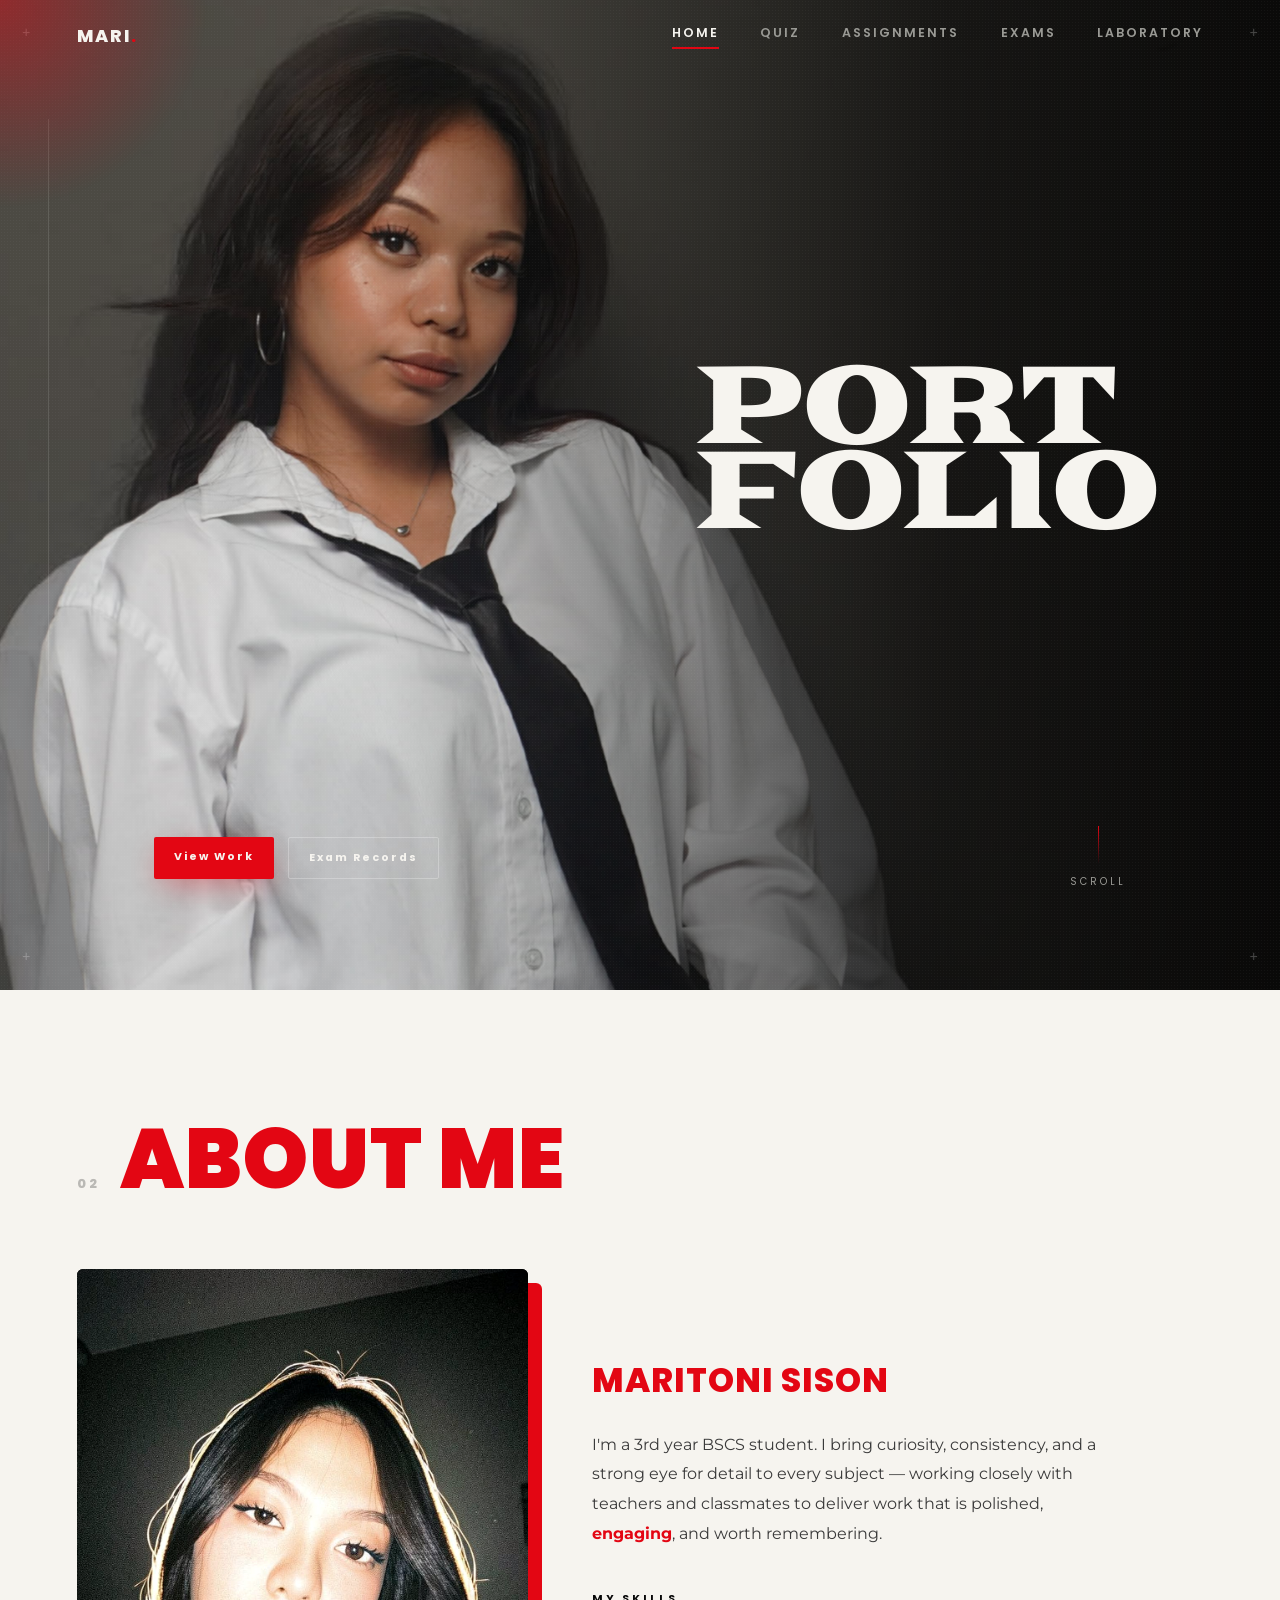
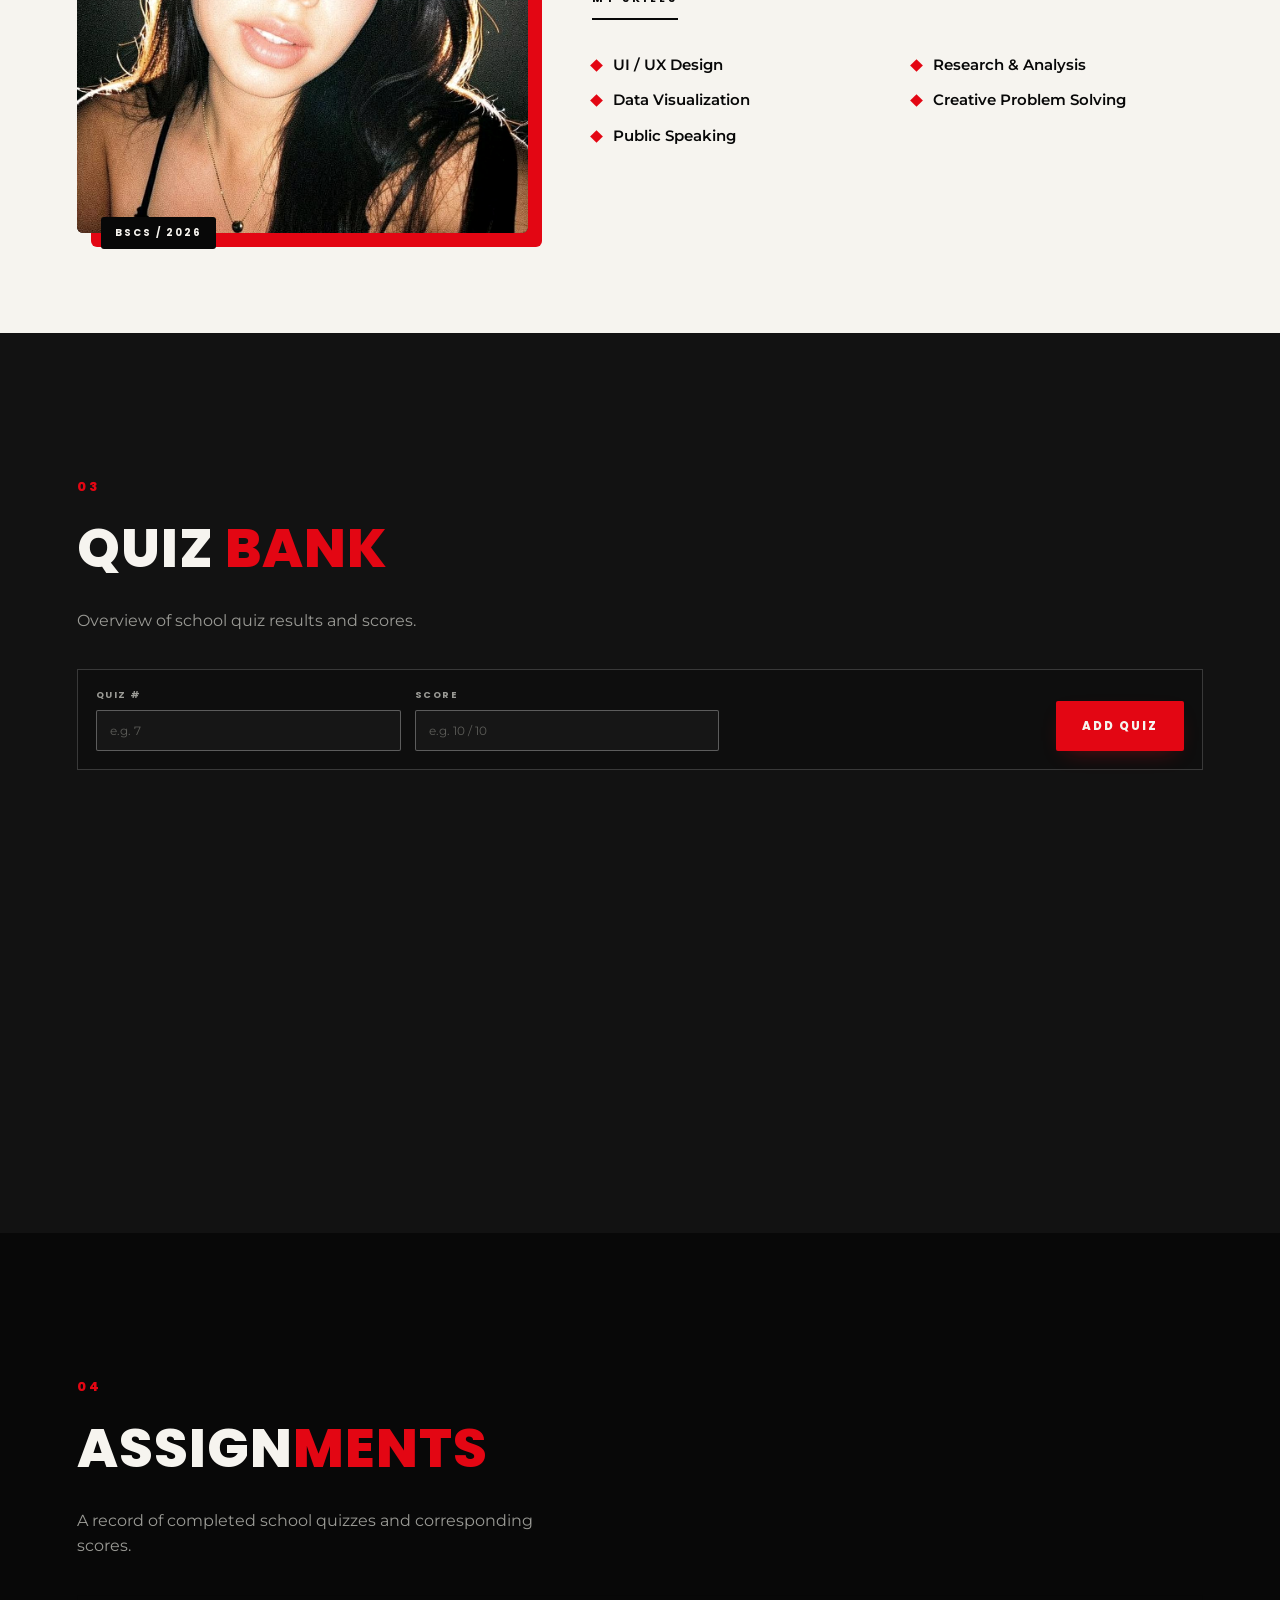
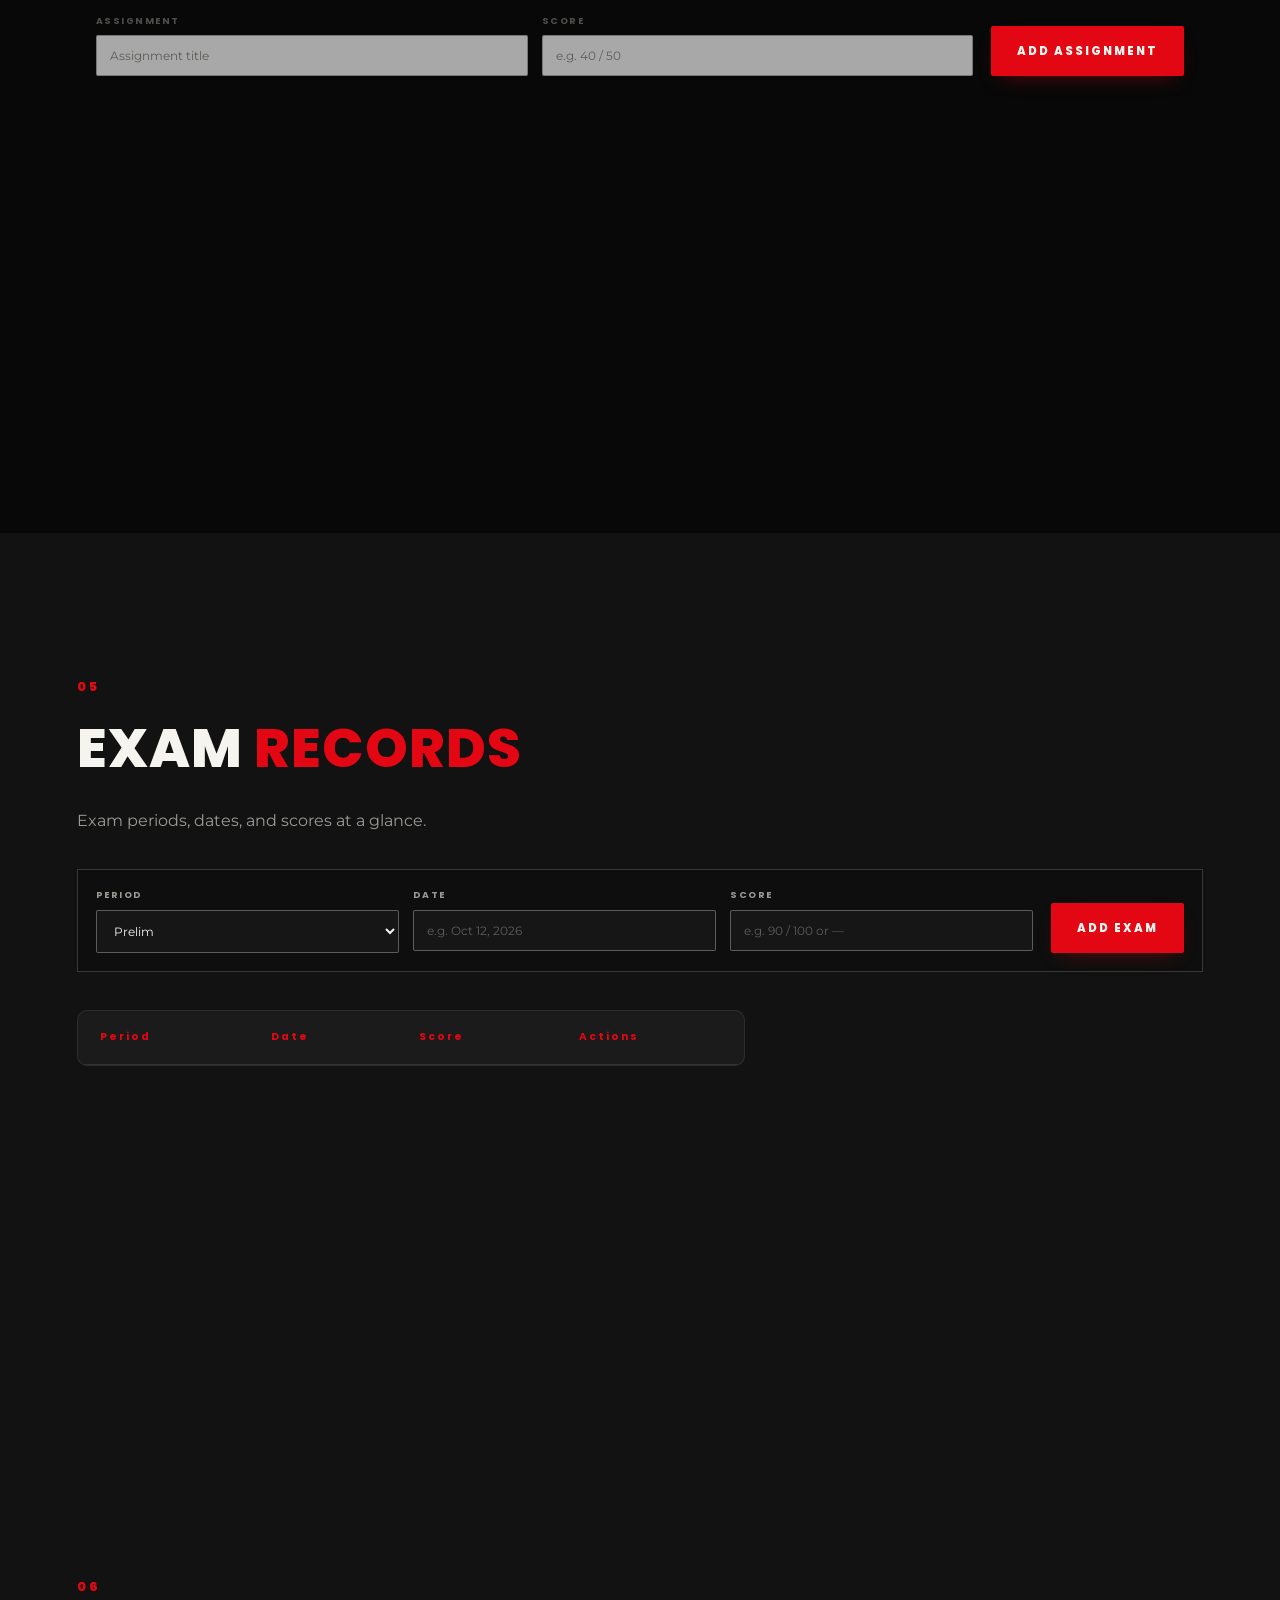
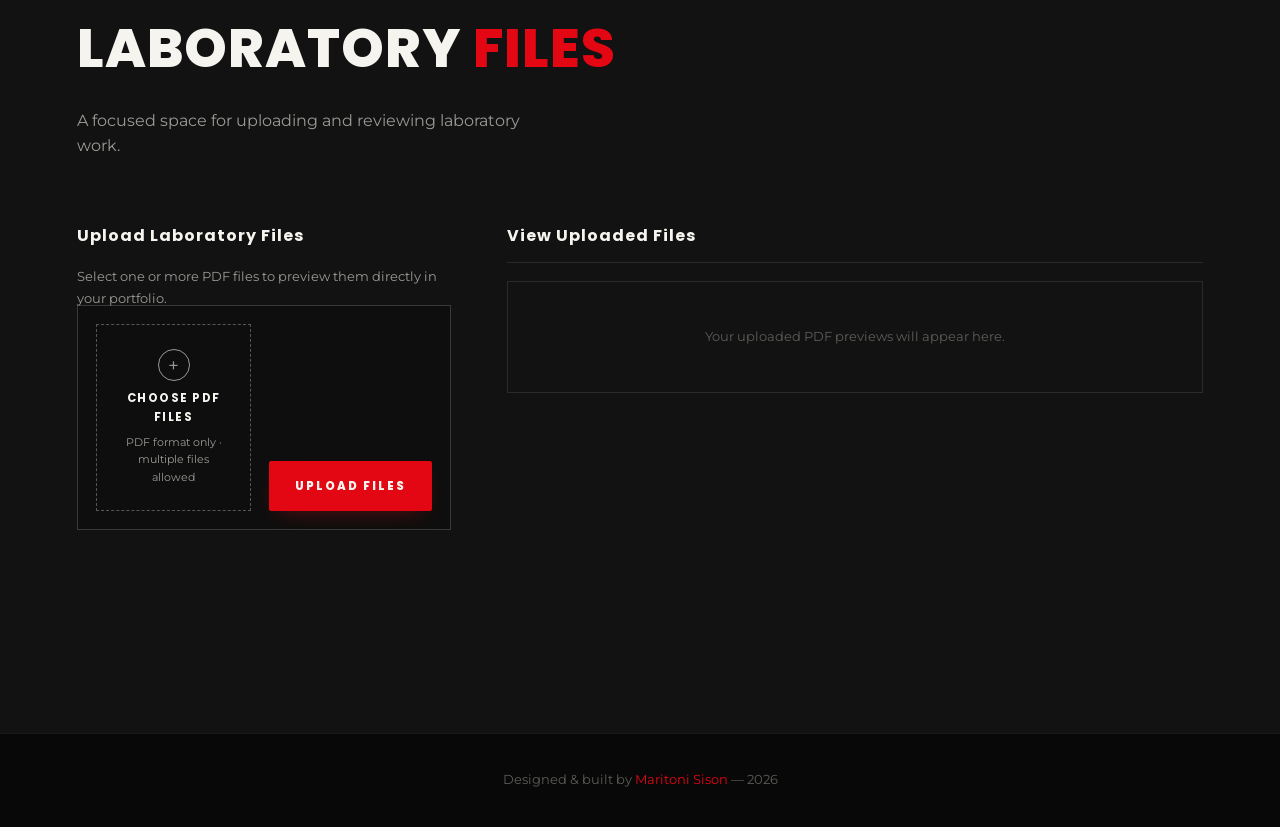
==== commit e9a49495: "Added the laboratory activities." ====
--- a/index.html
+++ b/index.html
@@ -161,6 +161,7 @@
             <th>Period</th>
             <th>Date</th>
             <th>Score</th>
+            <th>Actions</th>
           </tr>
         </thead>
         <tbody><!-- injected by JS --></tbody>
--- a/styles.css
+++ b/styles.css
@@ -604,6 +604,14 @@
 .quiz-remove:hover{ background:var(--white); border-color:var(--white); color:var(--black); }
 .quiz-back .quiz-remove{ border-color:rgba(255,255,255,.45); color:var(--white); }
 .quiz-back .quiz-remove:hover{ background:var(--white); color:var(--red-deep); }
+.record-actions{ align-items:center; display:flex; flex-wrap:wrap; gap:8px; margin-top:14px; }
+.record-actions button{ background:transparent; border:1px solid currentColor; color:var(--red); cursor:pointer; font-family:var(--font-display); font-size:.58rem; font-weight:700; letter-spacing:1px; padding:6px 9px; }
+.record-actions button:hover{ background:var(--white); color:var(--black); }
+.record-remove{ background:transparent; border:1px solid var(--red); color:var(--red); cursor:pointer; font-family:var(--font-display); font-size:.58rem; font-weight:700; letter-spacing:1px; padding:6px 9px; }
+.record-edit-form{ display:flex; flex-wrap:wrap; gap:7px; margin-top:10px; width:100%; }
+.record-edit-form input{ background:rgba(255,255,255,.08); border:1px solid rgba(255,255,255,.3); color:var(--white); min-width:110px; padding:7px 8px; }
+.record-edit-form button{ padding:6px 9px; }
+.exams-table .record-edit-form{ min-width:260px; }
 .quiz-back .quiz-hint{ color:rgba(255,255,255,.65); }
 .quiz-a{
   font-size:.95rem;
@@ -843,7 +851,7 @@
 .laboratory-picker-title{ color:var(--white); font-family:var(--font-display); font-size:.72rem; font-weight:700; letter-spacing:1.5px; }
 .laboratory-picker-note{ font-size:.68rem; }
 .laboratory-picker-note.selected{ color:var(--red); font-weight:600; }
-.laboratory-picker input{ height:1px; opacity:0; overflow:hidden; position:absolute; width:1px; }
+.laboratory-picker input{ display:none; }
 .laboratory-files-title{ border-bottom:1px solid rgba(255,255,255,.1); padding-bottom:14px; }
 .laboratory-empty{ border:1px solid rgba(255,255,255,.1); color:var(--grey-dim); padding:44px 24px; text-align:center; font-size:.84rem; }
 .laboratory-file{ background:var(--black-3); border:1px solid rgba(255,255,255,.1); margin-top:22px; padding:20px; }
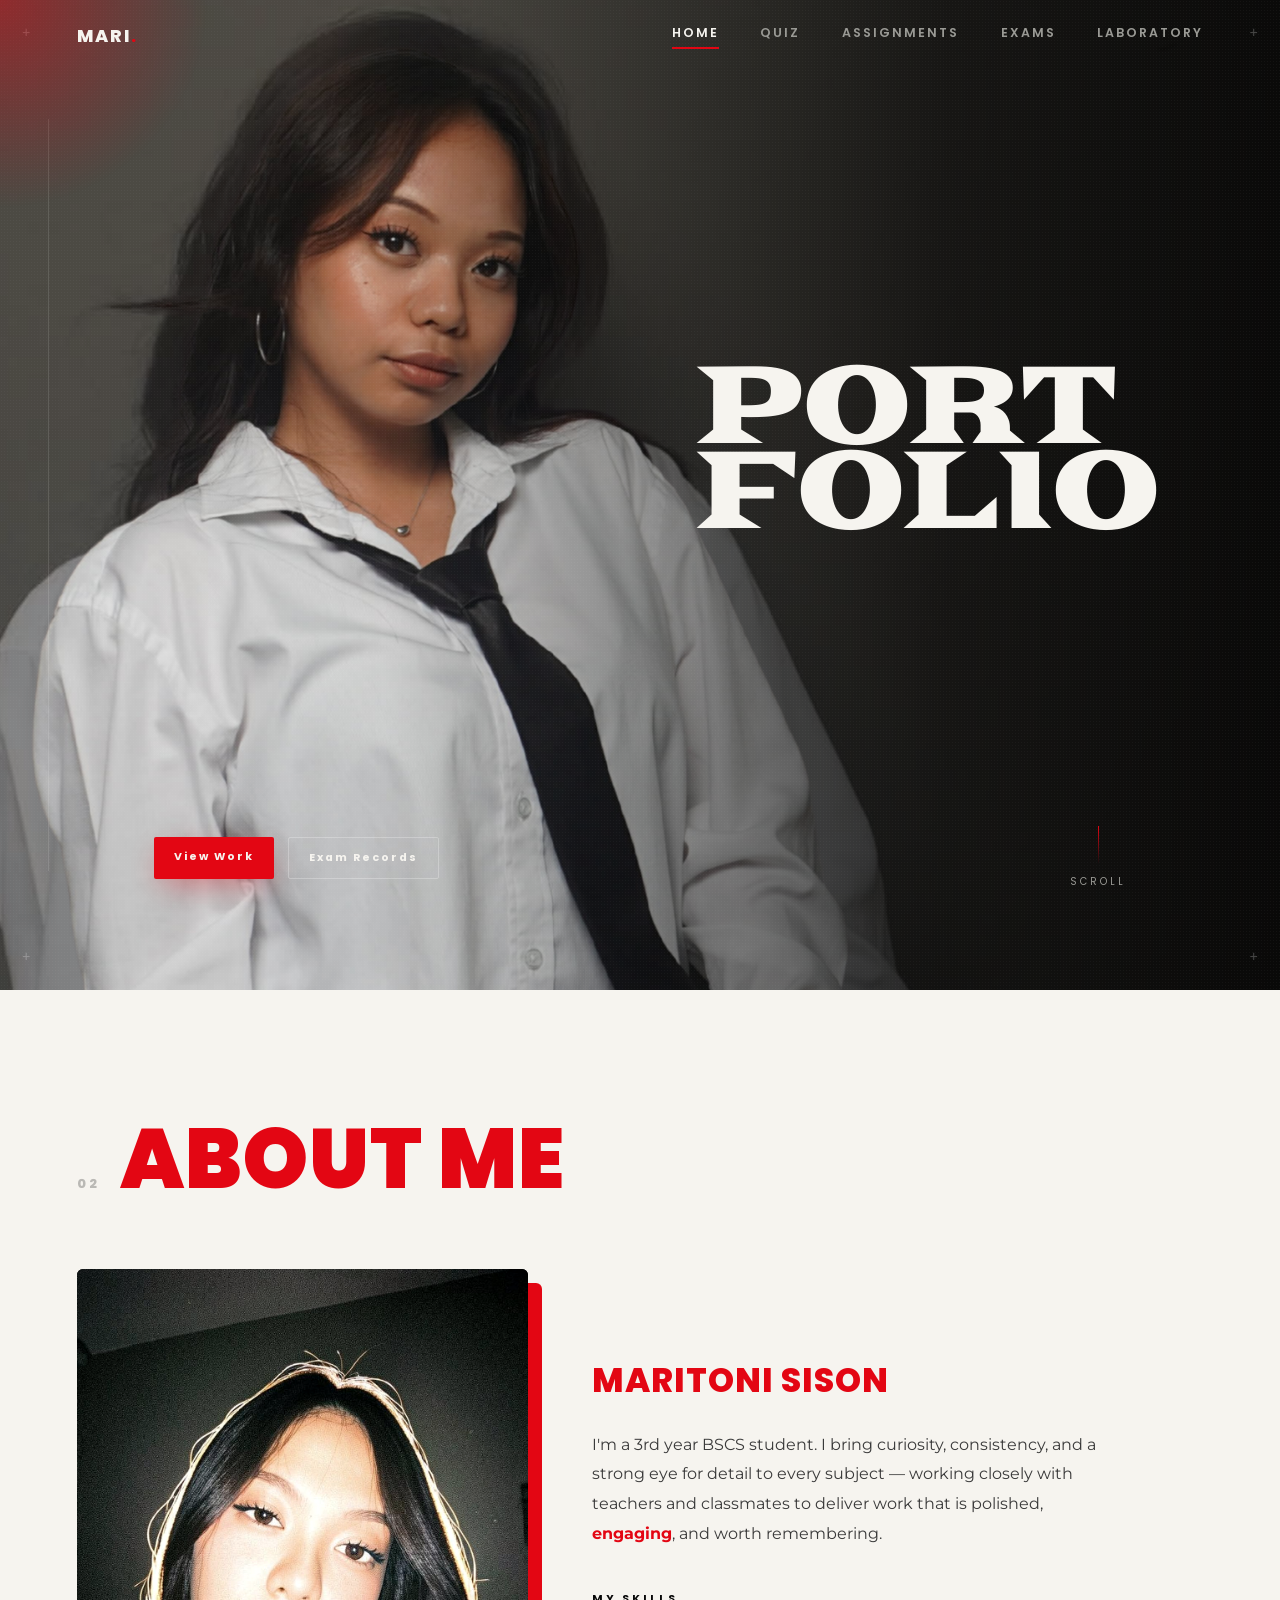
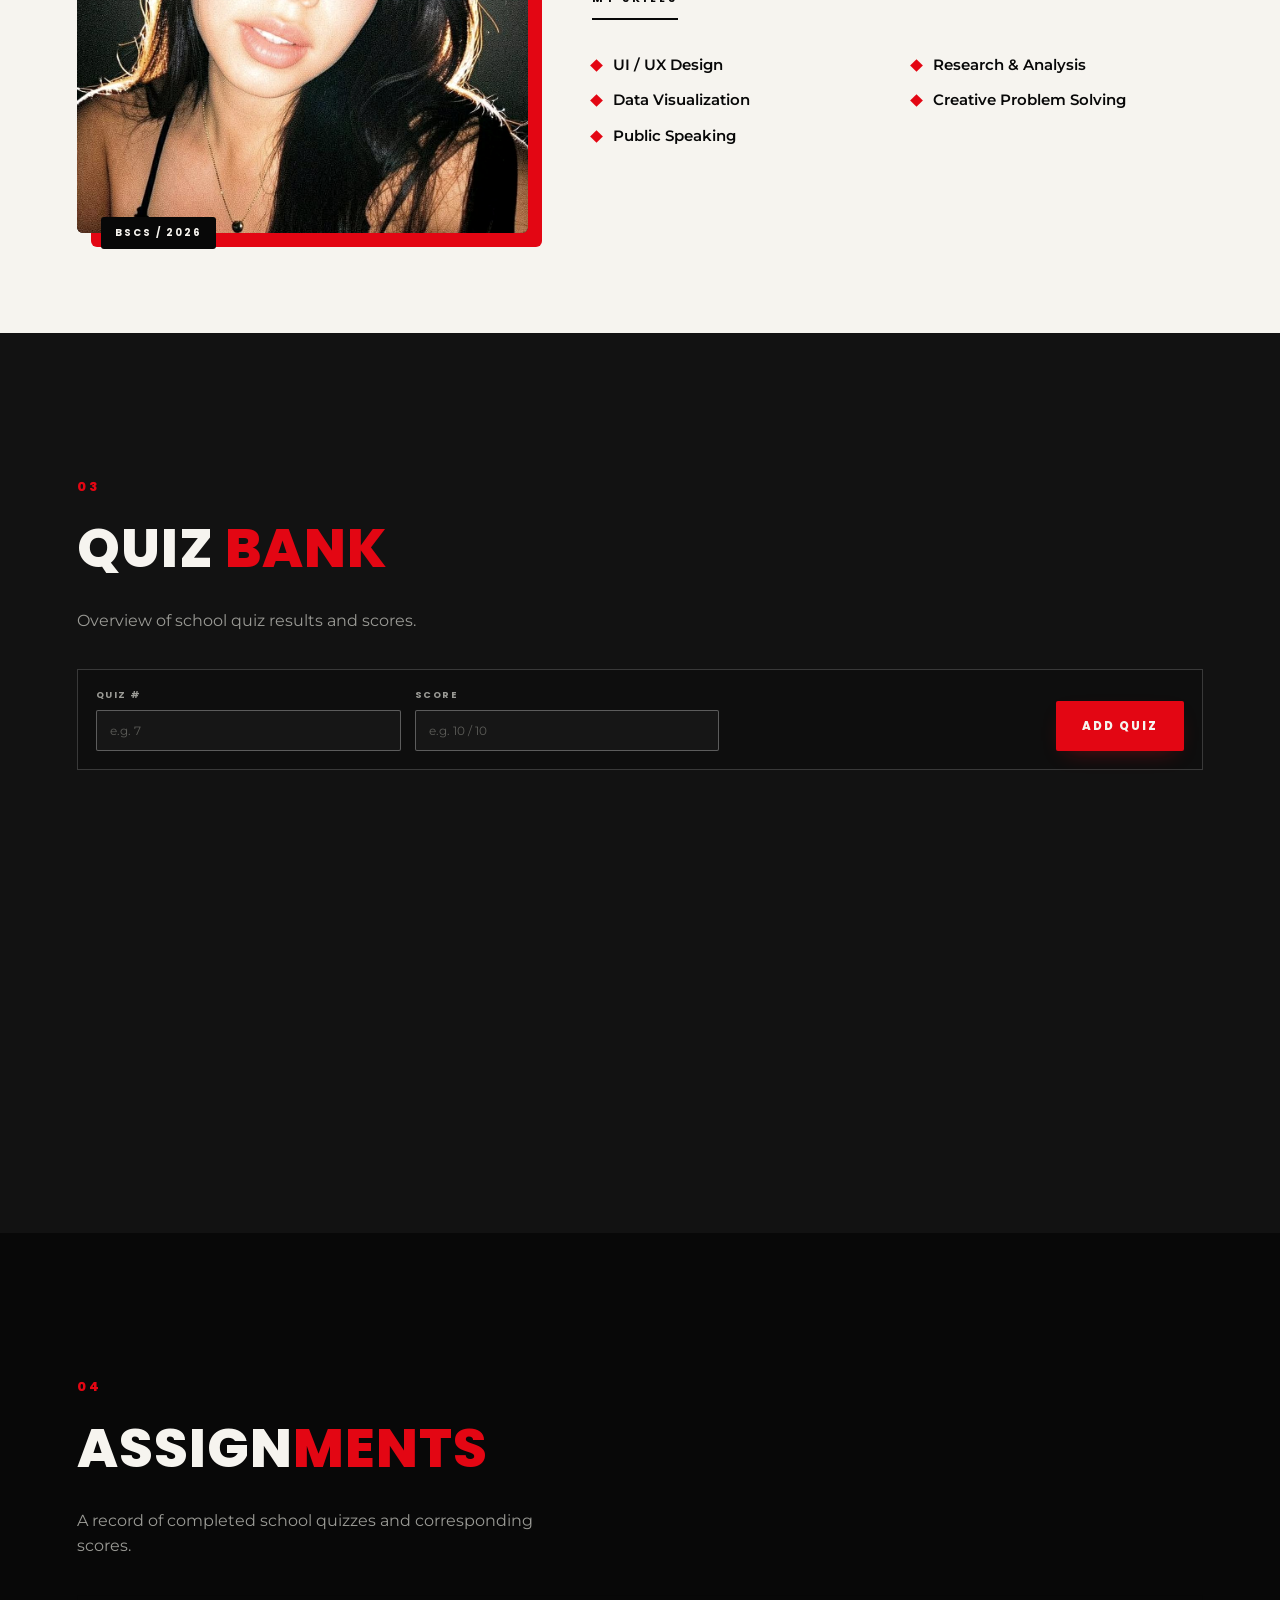
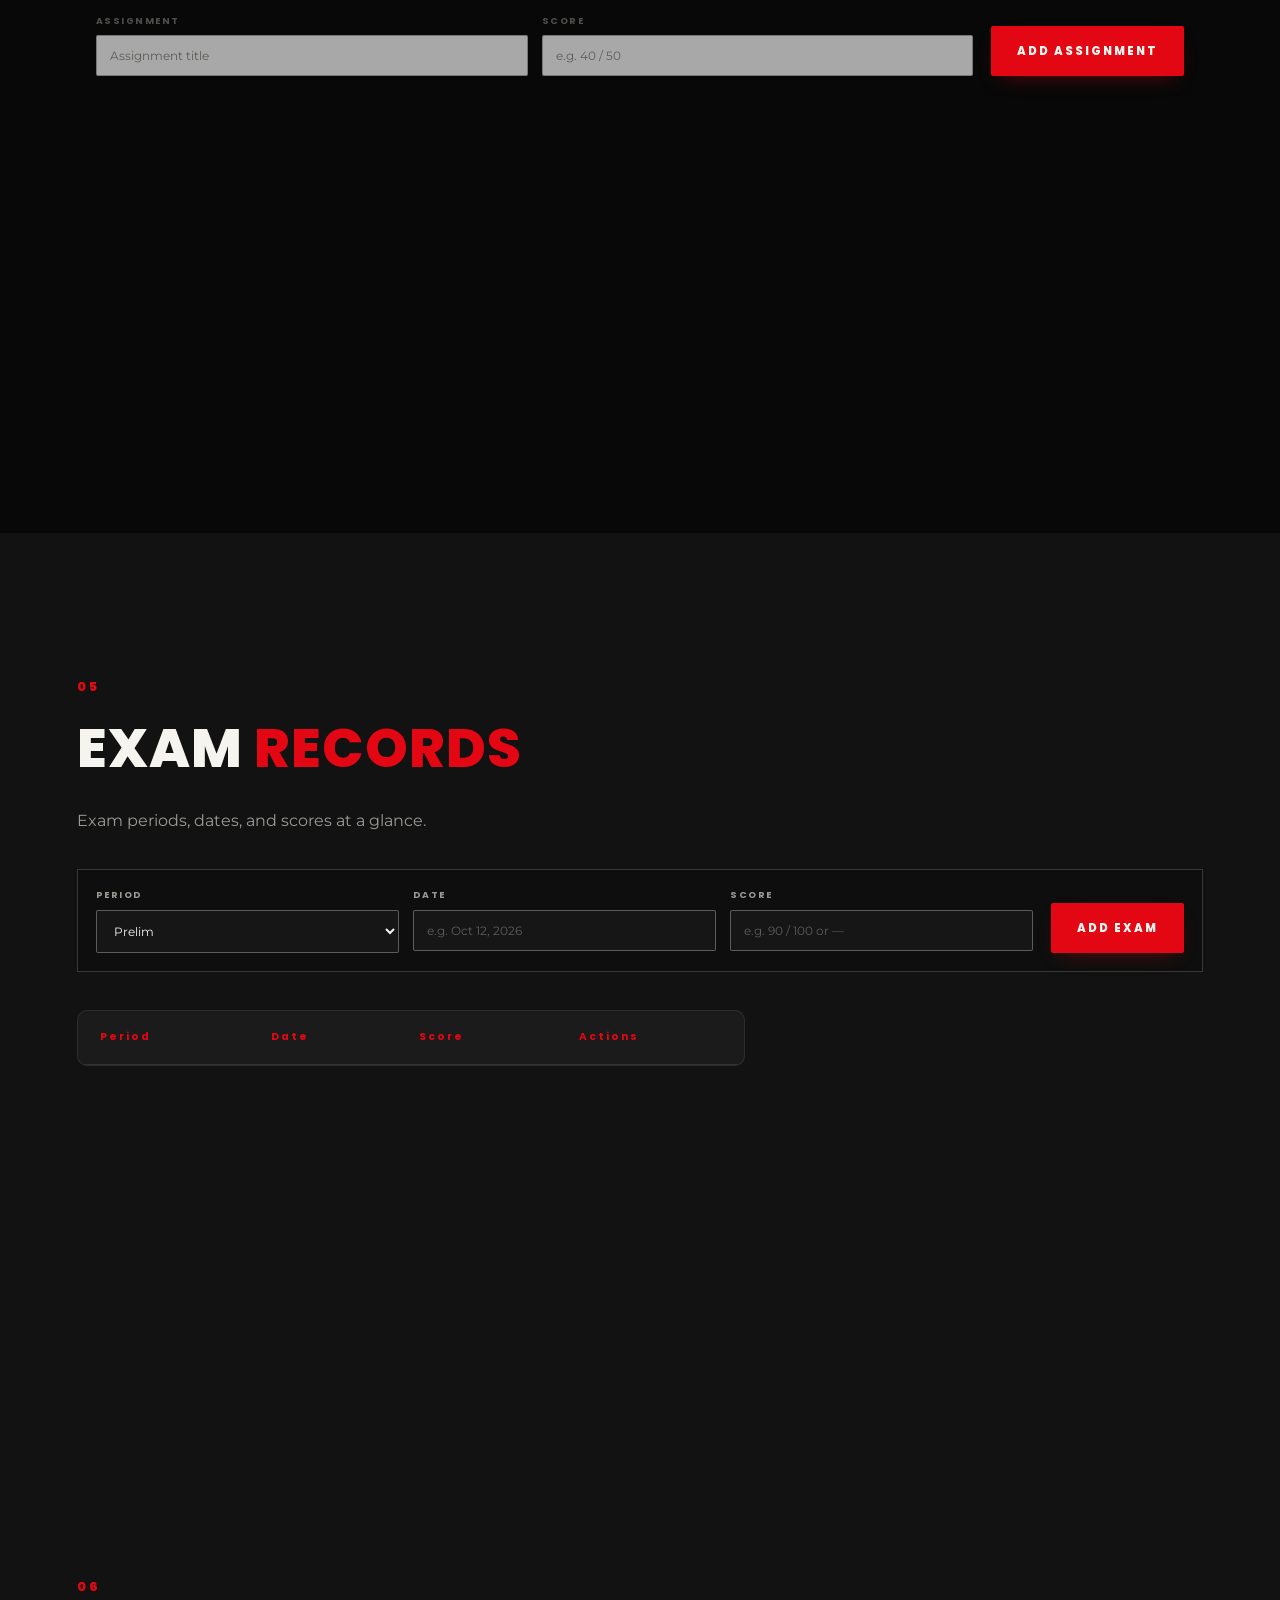
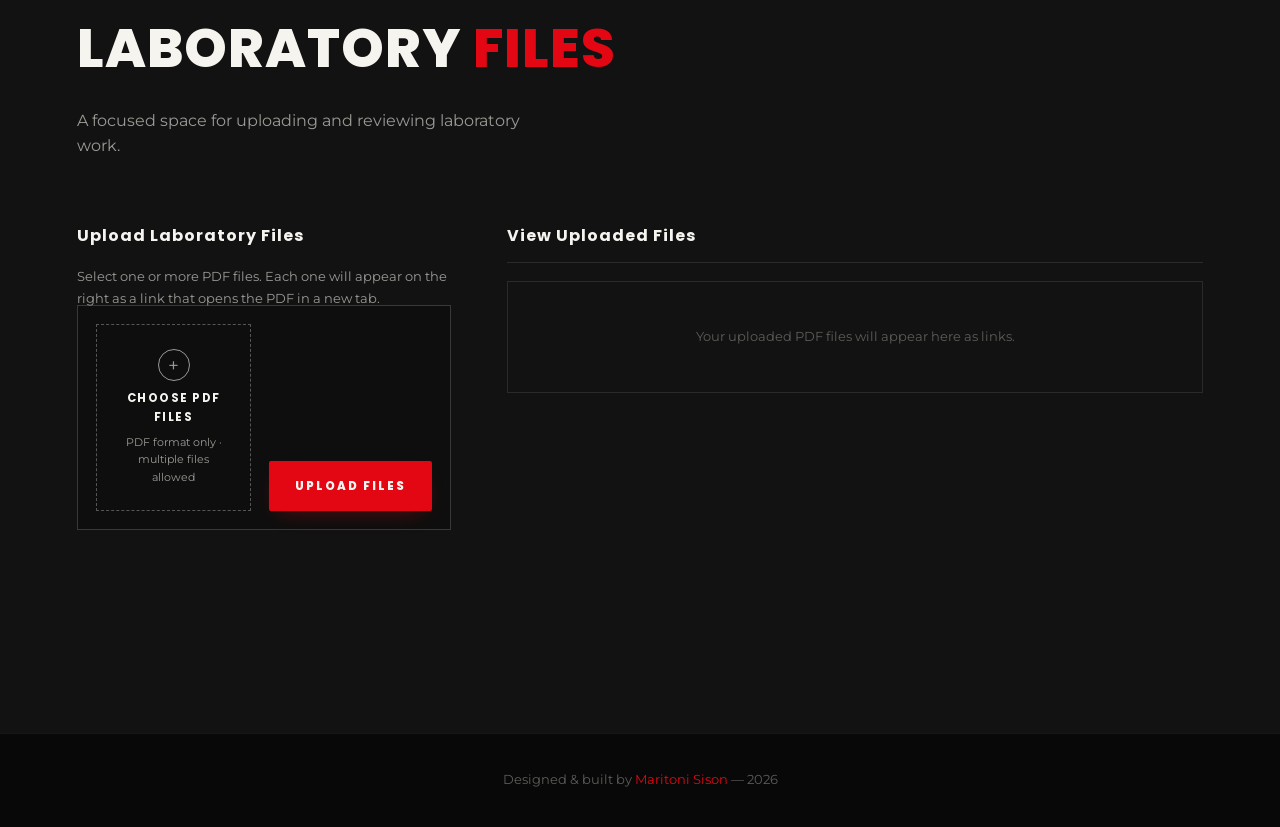
==== commit ec45a986: "Revise PDF upload and preview instructions Updated text to clarify PDF file upload and preview funct" ====
--- a/index.html
+++ b/index.html
@@ -111,6 +111,7 @@
   </form>
 
   <div class="quiz-grid" id="quizGrid">
+    
     <!-- cards injected by JS -->
   </div>
 </section>
@@ -182,7 +183,7 @@
   <div class="laboratory-layout">
     <div class="laboratory-upload reveal">
       <h3>Upload Laboratory Files</h3>
-      <p>Select one or more PDF files to preview them directly in your portfolio.</p>
+      <p>Select one or more PDF files. Each one will appear on the right as a link that opens the PDF in a new tab.</p>
       <form id="laboratoryForm" class="entry-form">
         <label class="laboratory-picker" for="laboratoryFiles">
           <span class="laboratory-picker-icon" aria-hidden="true">+</span>
@@ -196,7 +197,7 @@
 
     <div class="laboratory-viewer reveal">
       <h2 class="laboratory-files-title">View Uploaded Files</h2>
-      <p class="laboratory-empty" id="laboratoryEmpty">Your uploaded PDF previews will appear here.</p>
+      <p class="laboratory-empty" id="laboratoryEmpty">Your uploaded PDF files will appear here as links.</p>
       <div id="laboratoryPreviews"></div>
     </div>
   </div>
@@ -209,4 +210,4 @@
 
 <script src="script.js"></script>
 </body>
-</html>+</html>
